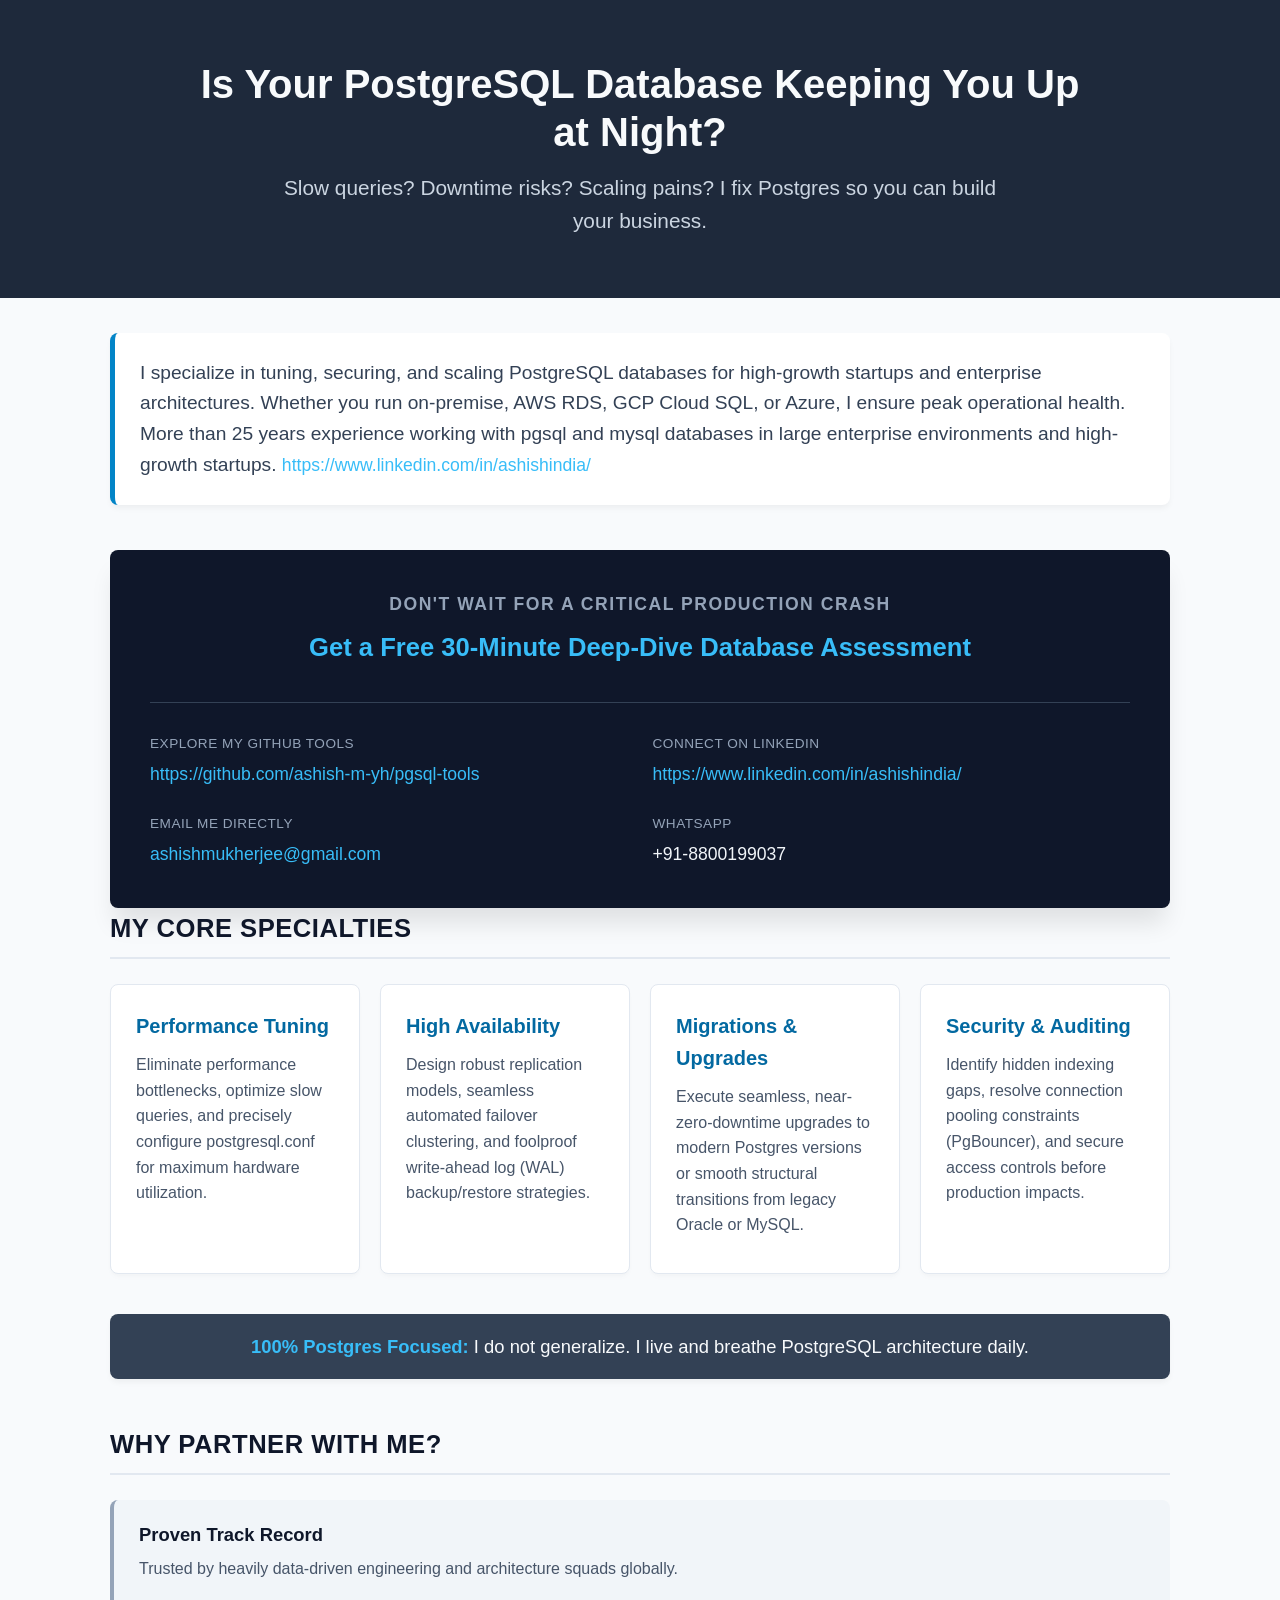
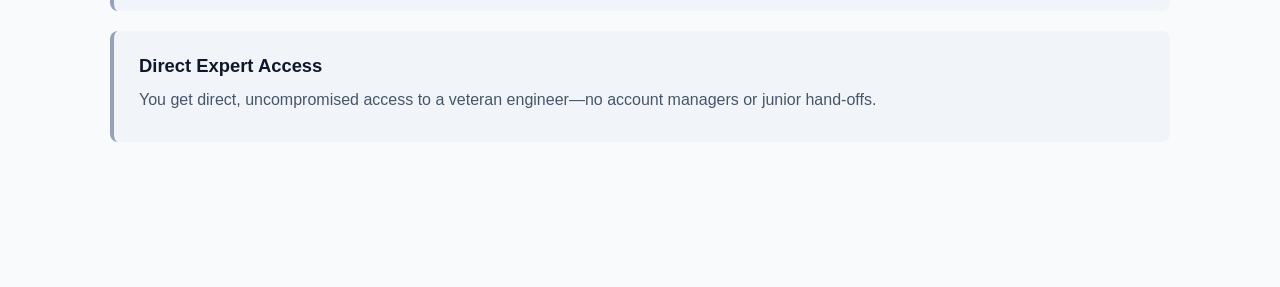
==== pgsql-consulting.html @ 7151cbfd "filename change" ====
<html lang="en">
<head>
    <meta charset="UTF-8">
    <meta name="viewport" content="width=device-width, initial-scale=1.0">
    <title>PostgreSQL Database Consulting | Ashish Mukherjee</title>
    <style type="text/css">
article,
aside,
details,
figcaption,
figure,
footer,
header,
main,
menu,
nav,
section {
	display: block;
}

summary {
	display: list-item;
}

audio,
canvas,
progress,
video {
	display: inline-block;
}

audio:not([controls]) {
	display: none;
	height: 0;
}

progress {
	vertical-align: baseline;
}

template,
[hidden] {
	display: none !important;
}

a {
	background-color: transparent;
}

a:active,
a:hover {
	outline-width: 0;
}

abbr[title] {
	border-bottom: none;
	text-decoration: underline;
	text-decoration: underline dotted;
}

b,
strong {
	font-weight: inherit;
}

b,
strong {
	font-weight: bolder;
}

dfn {
	font-style: italic;
}

h1 {
	font-size: 2em;
	margin: 0.67em 0;
}

mark {
	background-color: #ff0;
	color: #000;
}

small {
	font-size: 80%;
}

sub,
sup {
	font-size: 75%;
	line-height: 0;
	position: relative;
	vertical-align: baseline;
}

sub {
	bottom: -0.25em;
}

sup {
	top: -0.5em;
}

img {
	border-style: none;
}

svg:not(:root) {
	overflow: hidden;
}

code,
kbd,
pre,
samp {
	font-family: monospace, monospace;
	font-size: 1em;
}

figure {
	margin: 1em 40px;
}

hr {
	box-sizing: content-box;
	height: 0;
	overflow: visible;
}

button,
input,
select,
textarea {
	font: inherit;
	margin: 0;
}

optgroup {
	font-weight: bold;
}

button,
input {
	overflow: visible;
}

button,
select {
	text-transform: none;
}

button,
html [type="button"],
[type="reset"],
[type="submit"] {
	-webkit-appearance: button;
}

button::-moz-focus-inner,
[type="button"]::-moz-focus-inner,
[type="reset"]::-moz-focus-inner,
[type="submit"]::-moz-focus-inner {
	border-style: none;
	padding: 0;
}

button:-moz-focusring,
[type="button"]:-moz-focusring,
[type="reset"]:-moz-focusring,
[type="submit"]:-moz-focusring {
	outline: 1px dotted ButtonText;
}

fieldset {
	border: 1px solid #c0c0c0;
	margin: 0 2px;
	padding: 0.35em 0.625em 0.75em;
}

legend {
	box-sizing: border-box;
	color: inherit;
	display: table;
	max-width: 100%;
	padding: 0;
	white-space: normal;
}

textarea {
	overflow: auto;
}

[type="checkbox"],
[type="radio"] {
	box-sizing: border-box;
	padding: 0;
}

[type="number"]::-webkit-inner-spin-button,
[type="number"]::-webkit-outer-spin-button {
	height: auto;
}

[type="search"] {
	-webkit-appearance: textfield;
	outline-offset: -2px;
}

[type="search"]::-webkit-search-cancel-button,
[type="search"]::-webkit-search-decoration {
	-webkit-appearance: none;
}

::-webkit-input-placeholder {
	color: inherit;
	opacity: 0.54;
}

::-webkit-file-upload-button {
	-webkit-appearance: button;
	font: inherit;
}

* {
	box-sizing: border-box;
}

input,
select,
textarea,
button {
	font-family: inherit;
	font-size: inherit;
	line-height: inherit;
}

body {
	font-family: -apple-system, BlinkMacSystemFont, "Segoe UI", Helvetica, Arial, sans-serif, "Apple Color Emoji", "Segoe UI Emoji", "Segoe UI Symbol";
	font-size: 14px;
	line-height: 1.5;
	color: #24292e;
	background-color: #fff;
}

a {
	color: #0366d6;
	text-decoration: none;
}

a:hover {
	text-decoration: underline;
}

b,
strong {
	font-weight: 600;
}

hr,
.rule {
	height: 0;
	margin: 15px 0;
	overflow: hidden;
	background: transparent;
	border: 0;
	border-bottom: 1px solid #dfe2e5;
}

hr::before,
.rule::before {
	display: table;
	content: "";
}

hr::after,
.rule::after {
	display: table;
	clear: both;
	content: "";
}

table {
	border-spacing: 0;
	border-collapse: collapse;
}

td,
th {
	padding: 0;
}

button {
	cursor: pointer;
	border-radius: 0;
}

[hidden][hidden] {
	display: none !important;
}

details summary {
	cursor: pointer;
}

details:not([open]) > *:not(summary) {
	display: none !important;
}

h1,
h2,
h3,
h4,
h5,
h6 {
	margin-top: 0;
	margin-bottom: 0;
}

h1 {
	font-size: 32px;
	font-weight: 600;
}

h2 {
	font-size: 24px;
	font-weight: 600;
}

h3 {
	font-size: 20px;
	font-weight: 600;
}

h4 {
	font-size: 16px;
	font-weight: 600;
}

h5 {
	font-size: 14px;
	font-weight: 600;
}

h6 {
	font-size: 12px;
	font-weight: 600;
}

p {
	margin-top: 0;
	margin-bottom: 10px;
}

small {
	font-size: 90%;
}

blockquote {
	margin: 0;
}

ul,
ol {
	padding-left: 0;
	margin-top: 0;
	margin-bottom: 0;
}

ol ol,
ul ol {
	list-style-type: lower-roman;
}

ul ul ol,
ul ol ol,
ol ul ol,
ol ol ol {
	list-style-type: lower-alpha;
}

dd {
	margin-left: 0;
}

tt,
code {
	font-family: "SFMono-Regular", Consolas, "Liberation Mono", Menlo, Courier, monospace;
	font-size: 12px;
}

pre {
	margin-top: 0;
	margin-bottom: 0;
	font-family: "SFMono-Regular", Consolas, "Liberation Mono", Menlo, Courier, monospace;
	font-size: 12px;
}

.octicon {
	vertical-align: text-bottom;
}

.anim-fade-in {
	animation-name: fade-in;
	animation-duration: 1s;
	animation-timing-function: ease-in-out;
}

.anim-fade-in.fast {
	animation-duration: 300ms;
}

@keyframes fade-in {
	0% {
		opacity: 0;
	}

	100% {
		opacity: 1;
	}
}

.anim-fade-out {
	animation-name: fade-out;
	animation-duration: 1s;
	animation-timing-function: ease-out;
}

.anim-fade-out.fast {
	animation-duration: 0.3s;
}

@keyframes fade-out {
	0% {
		opacity: 1;
	}

	100% {
		opacity: 0;
	}
}

.anim-fade-up {
	opacity: 0;
	animation-name: fade-up;
	animation-duration: 0.3s;
	animation-fill-mode: forwards;
	animation-timing-function: ease-out;
	animation-delay: 1s;
}

@keyframes fade-up {
	0% {
		opacity: 0.8;
		transform: translatey(100%);
	}

	100% {
		opacity: 1;
		transform: translatey(0);
	}
}

.anim-fade-down {
	animation-name: fade-down;
	animation-duration: 0.3s;
	animation-fill-mode: forwards;
	animation-timing-function: ease-in;
}

@keyframes fade-down {
	0% {
		opacity: 1;
		transform: translatey(0);
	}

	100% {
		opacity: 0.5;
		transform: translatey(100%);
	}
}

.anim-grow-x {
	width: 0%;
	animation-name: grow-x;
	animation-duration: 0.3s;
	animation-fill-mode: forwards;
	animation-timing-function: ease;
	animation-delay: 0.5s;
}

@keyframes grow-x {
	to {
		width: 100%;
	}
}

.anim-shrink-x {
	animation-name: shrink-x;
	animation-duration: 0.3s;
	animation-fill-mode: forwards;
	animation-timing-function: ease-in-out;
	animation-delay: 0.5s;
}

@keyframes shrink-x {
	to {
		width: 0%;
	}
}

.anim-scale-in {
	animation-name: scale-in;
	animation-duration: 0.15s;
	animation-timing-function: cubic-bezier(0.2, 0, 0.13, 1.5);
}

@keyframes scale-in {
	0% {
		opacity: 0;
		transform: scale(0.5);
	}

	100% {
		opacity: 1;
		transform: scale(1);
	}
}

.anim-pulse {
	animation-name: pulse;
	animation-duration: 2s;
	animation-timing-function: linear;
	animation-iteration-count: infinite;
}

@keyframes pulse {
	0% {
		opacity: 0.3;
	}

	10% {
		opacity: 1;
	}

	100% {
		opacity: 0.3;
	}
}

.anim-pulse-in {
	animation-name: pulse-in;
	animation-duration: 0.5s;
}

@keyframes pulse-in {
	0% {
		transform: scale3d(1, 1, 1);
	}

	50% {
		transform: scale3d(1.1, 1.1, 1.1);
	}

	100% {
		transform: scale3d(1, 1, 1);
	}
}

.hover-grow {
	transition: transform 0.3s;
	backface-visibility: hidden;
}

.hover-grow:hover {
	transform: scale(1.025);
}

.border {
	border: 1px #e1e4e8 solid !important;
}

.border-y {
	border-top: 1px #e1e4e8 solid !important;
	border-bottom: 1px #e1e4e8 solid !important;
}

.border-0 {
	border: 0 !important;
}

.border-dashed {
	border-style: dashed !important;
}

.border-blue {
	border-color: #0366d6 !important;
}

.border-blue-light {
	border-color: #c8e1ff !important;
}

.border-green {
	border-color: #34d058 !important;
}

.border-green-light {
	border-color: #a2cbac !important;
}

.border-red {
	border-color: #d73a49 !important;
}

.border-red-light {
	border-color: #cea0a5 !important;
}

.border-purple {
	border-color: #6f42c1 !important;
}

.border-yellow {
	border-color: #d9d0a5 !important;
}

.border-gray-light {
	border-color: #eaecef !important;
}

.border-gray-dark {
	border-color: #d1d5da !important;
}

.border-black-fade {
	border-color: rgba(27, 31, 35, 0.15) !important;
}

.border-top {
	border-top: 1px #e1e4e8 solid !important;
}

.border-right {
	border-right: 1px #e1e4e8 solid !important;
}

.border-bottom {
	border-bottom: 1px #e1e4e8 solid !important;
}

.border-left {
	border-left: 1px #e1e4e8 solid !important;
}

.border-top-0 {
	border-top: 0 !important;
}

.border-right-0 {
	border-right: 0 !important;
}

.border-bottom-0 {
	border-bottom: 0 !important;
}

.border-left-0 {
	border-left: 0 !important;
}

.rounded-0 {
	border-radius: 0 !important;
}

.rounded-1 {
	border-radius: 3px !important;
}

.rounded-2 {
	border-radius: 6px !important;
}

.rounded-top-0 {
	border-top-left-radius: 0 !important;
	border-top-right-radius: 0 !important;
}

.rounded-top-1 {
	border-top-left-radius: 3px !important;
	border-top-right-radius: 3px !important;
}

.rounded-top-2 {
	border-top-left-radius: 6px !important;
	border-top-right-radius: 6px !important;
}

.rounded-right-0 {
	border-top-right-radius: 0 !important;
	border-bottom-right-radius: 0 !important;
}

.rounded-right-1 {
	border-top-right-radius: 3px !important;
	border-bottom-right-radius: 3px !important;
}

.rounded-right-2 {
	border-top-right-radius: 6px !important;
	border-bottom-right-radius: 6px !important;
}

.rounded-bottom-0 {
	border-bottom-right-radius: 0 !important;
	border-bottom-left-radius: 0 !important;
}

.rounded-bottom-1 {
	border-bottom-right-radius: 3px !important;
	border-bottom-left-radius: 3px !important;
}

.rounded-bottom-2 {
	border-bottom-right-radius: 6px !important;
	border-bottom-left-radius: 6px !important;
}

.rounded-left-0 {
	border-bottom-left-radius: 0 !important;
	border-top-left-radius: 0 !important;
}

.rounded-left-1 {
	border-bottom-left-radius: 3px !important;
	border-top-left-radius: 3px !important;
}

.rounded-left-2 {
	border-bottom-left-radius: 6px !important;
	border-top-left-radius: 6px !important;
}

@media (min-width: 544px) {
	.border-sm-top {
		border-top: 1px #e1e4e8 solid !important;
	}

	.border-sm-right {
		border-right: 1px #e1e4e8 solid !important;
	}

	.border-sm-bottom {
		border-bottom: 1px #e1e4e8 solid !important;
	}

	.border-sm-left {
		border-left: 1px #e1e4e8 solid !important;
	}

	.border-sm-top-0 {
		border-top: 0 !important;
	}

	.border-sm-right-0 {
		border-right: 0 !important;
	}

	.border-sm-bottom-0 {
		border-bottom: 0 !important;
	}

	.border-sm-left-0 {
		border-left: 0 !important;
	}

	.rounded-sm-0 {
		border-radius: 0 !important;
	}

	.rounded-sm-1 {
		border-radius: 3px !important;
	}

	.rounded-sm-2 {
		border-radius: 6px !important;
	}

	.rounded-sm-top-0 {
		border-top-left-radius: 0 !important;
		border-top-right-radius: 0 !important;
	}

	.rounded-sm-top-1 {
		border-top-left-radius: 3px !important;
		border-top-right-radius: 3px !important;
	}

	.rounded-sm-top-2 {
		border-top-left-radius: 6px !important;
		border-top-right-radius: 6px !important;
	}

	.rounded-sm-right-0 {
		border-top-right-radius: 0 !important;
		border-bottom-right-radius: 0 !important;
	}

	.rounded-sm-right-1 {
		border-top-right-radius: 3px !important;
		border-bottom-right-radius: 3px !important;
	}

	.rounded-sm-right-2 {
		border-top-right-radius: 6px !important;
		border-bottom-right-radius: 6px !important;
	}

	.rounded-sm-bottom-0 {
		border-bottom-right-radius: 0 !important;
		border-bottom-left-radius: 0 !important;
	}

	.rounded-sm-bottom-1 {
		border-bottom-right-radius: 3px !important;
		border-bottom-left-radius: 3px !important;
	}

	.rounded-sm-bottom-2 {
		border-bottom-right-radius: 6px !important;
		border-bottom-left-radius: 6px !important;
	}

	.rounded-sm-left-0 {
		border-bottom-left-radius: 0 !important;
		border-top-left-radius: 0 !important;
	}

	.rounded-sm-left-1 {
		border-bottom-left-radius: 3px !important;
		border-top-left-radius: 3px !important;
	}

	.rounded-sm-left-2 {
		border-bottom-left-radius: 6px !important;
		border-top-left-radius: 6px !important;
	}
}

@media (min-width: 768px) {
	.border-md-top {
		border-top: 1px #e1e4e8 solid !important;
	}

	.border-md-right {
		border-right: 1px #e1e4e8 solid !important;
	}

	.border-md-bottom {
		border-bottom: 1px #e1e4e8 solid !important;
	}

	.border-md-left {
		border-left: 1px #e1e4e8 solid !important;
	}

	.border-md-top-0 {
		border-top: 0 !important;
	}

	.border-md-right-0 {
		border-right: 0 !important;
	}

	.border-md-bottom-0 {
		border-bottom: 0 !important;
	}

	.border-md-left-0 {
		border-left: 0 !important;
	}

	.rounded-md-0 {
		border-radius: 0 !important;
	}

	.rounded-md-1 {
		border-radius: 3px !important;
	}

	.rounded-md-2 {
		border-radius: 6px !important;
	}

	.rounded-md-top-0 {
		border-top-left-radius: 0 !important;
		border-top-right-radius: 0 !important;
	}

	.rounded-md-top-1 {
		border-top-left-radius: 3px !important;
		border-top-right-radius: 3px !important;
	}

	.rounded-md-top-2 {
		border-top-left-radius: 6px !important;
		border-top-right-radius: 6px !important;
	}

	.rounded-md-right-0 {
		border-top-right-radius: 0 !important;
		border-bottom-right-radius: 0 !important;
	}

	.rounded-md-right-1 {
		border-top-right-radius: 3px !important;
		border-bottom-right-radius: 3px !important;
	}

	.rounded-md-right-2 {
		border-top-right-radius: 6px !important;
		border-bottom-right-radius: 6px !important;
	}

	.rounded-md-bottom-0 {
		border-bottom-right-radius: 0 !important;
		border-bottom-left-radius: 0 !important;
	}

	.rounded-md-bottom-1 {
		border-bottom-right-radius: 3px !important;
		border-bottom-left-radius: 3px !important;
	}

	.rounded-md-bottom-2 {
		border-bottom-right-radius: 6px !important;
		border-bottom-left-radius: 6px !important;
	}

	.rounded-md-left-0 {
		border-bottom-left-radius: 0 !important;
		border-top-left-radius: 0 !important;
	}

	.rounded-md-left-1 {
		border-bottom-left-radius: 3px !important;
		border-top-left-radius: 3px !important;
	}

	.rounded-md-left-2 {
		border-bottom-left-radius: 6px !important;
		border-top-left-radius: 6px !important;
	}
}

@media (min-width: 1012px) {
	.border-lg-top {
		border-top: 1px #e1e4e8 solid !important;
	}

	.border-lg-right {
		border-right: 1px #e1e4e8 solid !important;
	}

	.border-lg-bottom {
		border-bottom: 1px #e1e4e8 solid !important;
	}

	.border-lg-left {
		border-left: 1px #e1e4e8 solid !important;
	}

	.border-lg-top-0 {
		border-top: 0 !important;
	}

	.border-lg-right-0 {
		border-right: 0 !important;
	}

	.border-lg-bottom-0 {
		border-bottom: 0 !important;
	}

	.border-lg-left-0 {
		border-left: 0 !important;
	}

	.rounded-lg-0 {
		border-radius: 0 !important;
	}

	.rounded-lg-1 {
		border-radius: 3px !important;
	}

	.rounded-lg-2 {
		border-radius: 6px !important;
	}

	.rounded-lg-top-0 {
		border-top-left-radius: 0 !important;
		border-top-right-radius: 0 !important;
	}

	.rounded-lg-top-1 {
		border-top-left-radius: 3px !important;
		border-top-right-radius: 3px !important;
	}

	.rounded-lg-top-2 {
		border-top-left-radius: 6px !important;
		border-top-right-radius: 6px !important;
	}

	.rounded-lg-right-0 {
		border-top-right-radius: 0 !important;
		border-bottom-right-radius: 0 !important;
	}

	.rounded-lg-right-1 {
		border-top-right-radius: 3px !important;
		border-bottom-right-radius: 3px !important;
	}

	.rounded-lg-right-2 {
		border-top-right-radius: 6px !important;
		border-bottom-right-radius: 6px !important;
	}

	.rounded-lg-bottom-0 {
		border-bottom-right-radius: 0 !important;
		border-bottom-left-radius: 0 !important;
	}

	.rounded-lg-bottom-1 {
		border-bottom-right-radius: 3px !important;
		border-bottom-left-radius: 3px !important;
	}

	.rounded-lg-bottom-2 {
		border-bottom-right-radius: 6px !important;
		border-bottom-left-radius: 6px !important;
	}

	.rounded-lg-left-0 {
		border-bottom-left-radius: 0 !important;
		border-top-left-radius: 0 !important;
	}

	.rounded-lg-left-1 {
		border-bottom-left-radius: 3px !important;
		border-top-left-radius: 3px !important;
	}

	.rounded-lg-left-2 {
		border-bottom-left-radius: 6px !important;
		border-top-left-radius: 6px !important;
	}
}

@media (min-width: 1280px) {
	.border-xl-top {
		border-top: 1px #e1e4e8 solid !important;
	}

	.border-xl-right {
		border-right: 1px #e1e4e8 solid !important;
	}

	.border-xl-bottom {
		border-bottom: 1px #e1e4e8 solid !important;
	}

	.border-xl-left {
		border-left: 1px #e1e4e8 solid !important;
	}

	.border-xl-top-0 {
		border-top: 0 !important;
	}

	.border-xl-right-0 {
		border-right: 0 !important;
	}

	.border-xl-bottom-0 {
		border-bottom: 0 !important;
	}

	.border-xl-left-0 {
		border-left: 0 !important;
	}

	.rounded-xl-0 {
		border-radius: 0 !important;
	}

	.rounded-xl-1 {
		border-radius: 3px !important;
	}

	.rounded-xl-2 {
		border-radius: 6px !important;
	}

	.rounded-xl-top-0 {
		border-top-left-radius: 0 !important;
		border-top-right-radius: 0 !important;
	}

	.rounded-xl-top-1 {
		border-top-left-radius: 3px !important;
		border-top-right-radius: 3px !important;
	}

	.rounded-xl-top-2 {
		border-top-left-radius: 6px !important;
		border-top-right-radius: 6px !important;
	}

	.rounded-xl-right-0 {
		border-top-right-radius: 0 !important;
		border-bottom-right-radius: 0 !important;
	}

	.rounded-xl-right-1 {
		border-top-right-radius: 3px !important;
		border-bottom-right-radius: 3px !important;
	}

	.rounded-xl-right-2 {
		border-top-right-radius: 6px !important;
		border-bottom-right-radius: 6px !important;
	}

	.rounded-xl-bottom-0 {
		border-bottom-right-radius: 0 !important;
		border-bottom-left-radius: 0 !important;
	}

	.rounded-xl-bottom-1 {
		border-bottom-right-radius: 3px !important;
		border-bottom-left-radius: 3px !important;
	}

	.rounded-xl-bottom-2 {
		border-bottom-right-radius: 6px !important;
		border-bottom-left-radius: 6px !important;
	}

	.rounded-xl-left-0 {
		border-bottom-left-radius: 0 !important;
		border-top-left-radius: 0 !important;
	}

	.rounded-xl-left-1 {
		border-bottom-left-radius: 3px !important;
		border-top-left-radius: 3px !important;
	}

	.rounded-xl-left-2 {
		border-bottom-left-radius: 6px !important;
		border-top-left-radius: 6px !important;
	}
}

.circle {
	border-radius: 50% !important;
}

.box-shadow {
	box-shadow: 0 1px 1px rgba(27, 31, 35, 0.1) !important;
}

.box-shadow-medium {
	box-shadow: 0 1px 5px rgba(27, 31, 35, 0.15) !important;
}

.box-shadow-large {
	box-shadow: 0 1px 15px rgba(27, 31, 35, 0.15) !important;
}

.box-shadow-extra-large {
	box-shadow: 0 10px 50px rgba(27, 31, 35, 0.07) !important;
}

.box-shadow-none {
	box-shadow: none !important;
}

.bg-white {
	background-color: #fff !important;
}

.bg-blue {
	background-color: #0366d6 !important;
}

.bg-blue-light {
	background-color: #f1f8ff !important;
}

.bg-gray-dark {
	background-color: #24292e !important;
}

.bg-gray {
	background-color: #f6f8fa !important;
}

.bg-gray-light {
	background-color: #fafbfc !important;
}

.bg-green {
	background-color: #28a745 !important;
}

.bg-green-light {
	background-color: #dcffe4 !important;
}

.bg-red {
	background-color: #d73a49 !important;
}

.bg-red-light {
	background-color: #ffdce0 !important;
}

.bg-yellow {
	background-color: #ffd33d !important;
}

.bg-yellow-light {
	background-color: #fff5b1 !important;
}

.bg-purple {
	background-color: #6f42c1 !important;
}

.bg-purple-light {
	background-color: #f5f0ff !important;
}

.bg-shade-gradient {
	background-image: linear-gradient(180deg, rgba(27, 31, 35, 0.065), rgba(27, 31, 35, 0)) !important;
	background-repeat: no-repeat !important;
	background-size: 100% 200px !important;
}

.text-blue {
	color: #0366d6 !important;
}

.text-red {
	color: #cb2431 !important;
}

.text-gray-light {
	color: #6a737d !important;
}

.text-gray {
	color: #586069 !important;
}

.text-gray-dark {
	color: #24292e !important;
}

.text-green {
	color: #28a745 !important;
}

.text-orange {
	color: #a04100 !important;
}

.text-orange-light {
	color: #e36209 !important;
}

.text-purple {
	color: #6f42c1 !important;
}

.text-white {
	color: #fff !important;
}

.text-inherit {
	color: inherit !important;
}

.text-pending {
	color: #b08800 !important;
}

.bg-pending {
	color: #dbab09 !important;
}

.link-gray {
	color: #586069 !important;
}

.link-gray:hover {
	color: #0366d6 !important;
}

.link-gray-dark {
	color: #24292e !important;
}

.link-gray-dark:hover {
	color: #0366d6 !important;
}

.link-hover-blue:hover {
	color: #0366d6 !important;
}

.muted-link {
	color: #586069 !important;
}

.muted-link:hover {
	color: #0366d6 !important;
	text-decoration: none;
}

.details-overlay[open] > summary::before {
	position: fixed;
	top: 0;
	right: 0;
	bottom: 0;
	left: 0;
	z-index: 80;
	display: block;
	cursor: default;
	content: " ";
	background: transparent;
}

.details-overlay-dark[open] > summary::before {
	z-index: 99;
	background: rgba(27, 31, 35, 0.5);
}

.flex-row {
	flex-direction: row !important;
}

.flex-row-reverse {
	flex-direction: row-reverse !important;
}

.flex-column {
	flex-direction: column !important;
}

.flex-wrap {
	flex-wrap: wrap !important;
}

.flex-nowrap {
	flex-wrap: nowrap !important;
}

.flex-justify-start {
	justify-content: flex-start !important;
}

.flex-justify-end {
	justify-content: flex-end !important;
}

.flex-justify-center {
	justify-content: center !important;
}

.flex-justify-between {
	justify-content: space-between !important;
}

.flex-justify-around {
	justify-content: space-around !important;
}

.flex-items-start {
	align-items: flex-start !important;
}

.flex-items-end {
	align-items: flex-end !important;
}

.flex-items-center {
	align-items: center !important;
}

.flex-items-baseline {
	align-items: baseline !important;
}

.flex-items-stretch {
	align-items: stretch !important;
}

.flex-content-start {
	align-content: flex-start !important;
}

.flex-content-end {
	align-content: flex-end !important;
}

.flex-content-center {
	align-content: center !important;
}

.flex-content-between {
	align-content: space-between !important;
}

.flex-content-around {
	align-content: space-around !important;
}

.flex-content-stretch {
	align-content: stretch !important;
}

.flex-auto {
	flex: 1 1 auto !important;
}

.flex-shrink-0 {
	flex-shrink: 0 !important;
}

.flex-self-auto {
	align-self: auto !important;
}

.flex-self-start {
	align-self: flex-start !important;
}

.flex-self-end {
	align-self: flex-end !important;
}

.flex-self-center {
	align-self: center !important;
}

.flex-self-baseline {
	align-self: baseline !important;
}

.flex-self-stretch {
	align-self: stretch !important;
}

.flex-item-equal {
	flex-grow: 1;
	flex-basis: 0;
}

@media (min-width: 544px) {
	.flex-sm-row {
		flex-direction: row !important;
	}

	.flex-sm-row-reverse {
		flex-direction: row-reverse !important;
	}

	.flex-sm-column {
		flex-direction: column !important;
	}

	.flex-sm-wrap {
		flex-wrap: wrap !important;
	}

	.flex-sm-nowrap {
		flex-wrap: nowrap !important;
	}

	.flex-sm-justify-start {
		justify-content: flex-start !important;
	}

	.flex-sm-justify-end {
		justify-content: flex-end !important;
	}

	.flex-sm-justify-center {
		justify-content: center !important;
	}

	.flex-sm-justify-between {
		justify-content: space-between !important;
	}

	.flex-sm-justify-around {
		justify-content: space-around !important;
	}

	.flex-sm-items-start {
		align-items: flex-start !important;
	}

	.flex-sm-items-end {
		align-items: flex-end !important;
	}

	.flex-sm-items-center {
		align-items: center !important;
	}

	.flex-sm-items-baseline {
		align-items: baseline !important;
	}

	.flex-sm-items-stretch {
		align-items: stretch !important;
	}

	.flex-sm-content-start {
		align-content: flex-start !important;
	}

	.flex-sm-content-end {
		align-content: flex-end !important;
	}

	.flex-sm-content-center {
		align-content: center !important;
	}

	.flex-sm-content-between {
		align-content: space-between !important;
	}

	.flex-sm-content-around {
		align-content: space-around !important;
	}

	.flex-sm-content-stretch {
		align-content: stretch !important;
	}

	.flex-sm-auto {
		flex: 1 1 auto !important;
	}

	.flex-sm-shrink-0 {
		flex-shrink: 0 !important;
	}

	.flex-sm-self-auto {
		align-self: auto !important;
	}

	.flex-sm-self-start {
		align-self: flex-start !important;
	}

	.flex-sm-self-end {
		align-self: flex-end !important;
	}

	.flex-sm-self-center {
		align-self: center !important;
	}

	.flex-sm-self-baseline {
		align-self: baseline !important;
	}

	.flex-sm-self-stretch {
		align-self: stretch !important;
	}

	.flex-sm-item-equal {
		flex-grow: 1;
		flex-basis: 0;
	}
}

@media (min-width: 768px) {
	.flex-md-row {
		flex-direction: row !important;
	}

	.flex-md-row-reverse {
		flex-direction: row-reverse !important;
	}

	.flex-md-column {
		flex-direction: column !important;
	}

	.flex-md-wrap {
		flex-wrap: wrap !important;
	}

	.flex-md-nowrap {
		flex-wrap: nowrap !important;
	}

	.flex-md-justify-start {
		justify-content: flex-start !important;
	}

	.flex-md-justify-end {
		justify-content: flex-end !important;
	}

	.flex-md-justify-center {
		justify-content: center !important;
	}

	.flex-md-justify-between {
		justify-content: space-between !important;
	}

	.flex-md-justify-around {
		justify-content: space-around !important;
	}

	.flex-md-items-start {
		align-items: flex-start !important;
	}

	.flex-md-items-end {
		align-items: flex-end !important;
	}

	.flex-md-items-center {
		align-items: center !important;
	}

	.flex-md-items-baseline {
		align-items: baseline !important;
	}

	.flex-md-items-stretch {
		align-items: stretch !important;
	}

	.flex-md-content-start {
		align-content: flex-start !important;
	}

	.flex-md-content-end {
		align-content: flex-end !important;
	}

	.flex-md-content-center {
		align-content: center !important;
	}

	.flex-md-content-between {
		align-content: space-between !important;
	}

	.flex-md-content-around {
		align-content: space-around !important;
	}

	.flex-md-content-stretch {
		align-content: stretch !important;
	}

	.flex-md-auto {
		flex: 1 1 auto !important;
	}

	.flex-md-shrink-0 {
		flex-shrink: 0 !important;
	}

	.flex-md-self-auto {
		align-self: auto !important;
	}

	.flex-md-self-start {
		align-self: flex-start !important;
	}

	.flex-md-self-end {
		align-self: flex-end !important;
	}

	.flex-md-self-center {
		align-self: center !important;
	}

	.flex-md-self-baseline {
		align-self: baseline !important;
	}

	.flex-md-self-stretch {
		align-self: stretch !important;
	}

	.flex-md-item-equal {
		flex-grow: 1;
		flex-basis: 0;
	}
}

@media (min-width: 1012px) {
	.flex-lg-row {
		flex-direction: row !important;
	}

	.flex-lg-row-reverse {
		flex-direction: row-reverse !important;
	}

	.flex-lg-column {
		flex-direction: column !important;
	}

	.flex-lg-wrap {
		flex-wrap: wrap !important;
	}

	.flex-lg-nowrap {
		flex-wrap: nowrap !important;
	}

	.flex-lg-justify-start {
		justify-content: flex-start !important;
	}

	.flex-lg-justify-end {
		justify-content: flex-end !important;
	}

	.flex-lg-justify-center {
		justify-content: center !important;
	}

	.flex-lg-justify-between {
		justify-content: space-between !important;
	}

	.flex-lg-justify-around {
		justify-content: space-around !important;
	}

	.flex-lg-items-start {
		align-items: flex-start !important;
	}

	.flex-lg-items-end {
		align-items: flex-end !important;
	}

	.flex-lg-items-center {
		align-items: center !important;
	}

	.flex-lg-items-baseline {
		align-items: baseline !important;
	}

	.flex-lg-items-stretch {
		align-items: stretch !important;
	}

	.flex-lg-content-start {
		align-content: flex-start !important;
	}

	.flex-lg-content-end {
		align-content: flex-end !important;
	}

	.flex-lg-content-center {
		align-content: center !important;
	}

	.flex-lg-content-between {
		align-content: space-between !important;
	}

	.flex-lg-content-around {
		align-content: space-around !important;
	}

	.flex-lg-content-stretch {
		align-content: stretch !important;
	}

	.flex-lg-auto {
		flex: 1 1 auto !important;
	}

	.flex-lg-shrink-0 {
		flex-shrink: 0 !important;
	}

	.flex-lg-self-auto {
		align-self: auto !important;
	}

	.flex-lg-self-start {
		align-self: flex-start !important;
	}

	.flex-lg-self-end {
		align-self: flex-end !important;
	}

	.flex-lg-self-center {
		align-self: center !important;
	}

	.flex-lg-self-baseline {
		align-self: baseline !important;
	}

	.flex-lg-self-stretch {
		align-self: stretch !important;
	}

	.flex-lg-item-equal {
		flex-grow: 1;
		flex-basis: 0;
	}
}

@media (min-width: 1280px) {
	.flex-xl-row {
		flex-direction: row !important;
	}

	.flex-xl-row-reverse {
		flex-direction: row-reverse !important;
	}

	.flex-xl-column {
		flex-direction: column !important;
	}

	.flex-xl-wrap {
		flex-wrap: wrap !important;
	}

	.flex-xl-nowrap {
		flex-wrap: nowrap !important;
	}

	.flex-xl-justify-start {
		justify-content: flex-start !important;
	}

	.flex-xl-justify-end {
		justify-content: flex-end !important;
	}

	.flex-xl-justify-center {
		justify-content: center !important;
	}

	.flex-xl-justify-between {
		justify-content: space-between !important;
	}

	.flex-xl-justify-around {
		justify-content: space-around !important;
	}

	.flex-xl-items-start {
		align-items: flex-start !important;
	}

	.flex-xl-items-end {
		align-items: flex-end !important;
	}

	.flex-xl-items-center {
		align-items: center !important;
	}

	.flex-xl-items-baseline {
		align-items: baseline !important;
	}

	.flex-xl-items-stretch {
		align-items: stretch !important;
	}

	.flex-xl-content-start {
		align-content: flex-start !important;
	}

	.flex-xl-content-end {
		align-content: flex-end !important;
	}

	.flex-xl-content-center {
		align-content: center !important;
	}

	.flex-xl-content-between {
		align-content: space-between !important;
	}

	.flex-xl-content-around {
		align-content: space-around !important;
	}

	.flex-xl-content-stretch {
		align-content: stretch !important;
	}

	.flex-xl-auto {
		flex: 1 1 auto !important;
	}

	.flex-xl-shrink-0 {
		flex-shrink: 0 !important;
	}

	.flex-xl-self-auto {
		align-self: auto !important;
	}

	.flex-xl-self-start {
		align-self: flex-start !important;
	}

	.flex-xl-self-end {
		align-self: flex-end !important;
	}

	.flex-xl-self-center {
		align-self: center !important;
	}

	.flex-xl-self-baseline {
		align-self: baseline !important;
	}

	.flex-xl-self-stretch {
		align-self: stretch !important;
	}

	.flex-xl-item-equal {
		flex-grow: 1;
		flex-basis: 0;
	}
}

.position-static {
	position: static !important;
}

.position-relative {
	position: relative !important;
}

.position-absolute {
	position: absolute !important;
}

.position-fixed {
	position: fixed !important;
}

.top-0 {
	top: 0 !important;
}

.right-0 {
	right: 0 !important;
}

.bottom-0 {
	bottom: 0 !important;
}

.left-0 {
	left: 0 !important;
}

.v-align-middle {
	vertical-align: middle !important;
}

.v-align-top {
	vertical-align: top !important;
}

.v-align-bottom {
	vertical-align: bottom !important;
}

.v-align-text-top {
	vertical-align: text-top !important;
}

.v-align-text-bottom {
	vertical-align: text-bottom !important;
}

.v-align-baseline {
	vertical-align: baseline !important;
}

.overflow-hidden {
	overflow: hidden !important;
}

.overflow-scroll {
	overflow: scroll !important;
}

.overflow-auto {
	overflow: auto !important;
}

.clearfix::before {
	display: table;
	content: "";
}

.clearfix::after {
	display: table;
	clear: both;
	content: "";
}

.float-left {
	float: left !important;
}

.float-right {
	float: right !important;
}

.float-none {
	float: none !important;
}

@media (min-width: 544px) {
	.float-sm-left {
		float: left !important;
	}

	.float-sm-right {
		float: right !important;
	}

	.float-sm-none {
		float: none !important;
	}
}

@media (min-width: 768px) {
	.float-md-left {
		float: left !important;
	}

	.float-md-right {
		float: right !important;
	}

	.float-md-none {
		float: none !important;
	}
}

@media (min-width: 1012px) {
	.float-lg-left {
		float: left !important;
	}

	.float-lg-right {
		float: right !important;
	}

	.float-lg-none {
		float: none !important;
	}
}

@media (min-width: 1280px) {
	.float-xl-left {
		float: left !important;
	}

	.float-xl-right {
		float: right !important;
	}

	.float-xl-none {
		float: none !important;
	}
}

.width-fit {
	max-width: 100% !important;
}

.width-full {
	width: 100% !important;
}

.height-fit {
	max-height: 100% !important;
}

.height-full {
	height: 100% !important;
}

.min-width-0 {
	min-width: 0 !important;
}

.direction-rtl {
	direction: rtl !important;
}

.direction-ltr {
	direction: ltr !important;
}

@media (min-width: 544px) {
	.direction-sm-rtl {
		direction: rtl !important;
	}

	.direction-sm-ltr {
		direction: ltr !important;
	}
}

@media (min-width: 768px) {
	.direction-md-rtl {
		direction: rtl !important;
	}

	.direction-md-ltr {
		direction: ltr !important;
	}
}

@media (min-width: 1012px) {
	.direction-lg-rtl {
		direction: rtl !important;
	}

	.direction-lg-ltr {
		direction: ltr !important;
	}
}

@media (min-width: 1280px) {
	.direction-xl-rtl {
		direction: rtl !important;
	}

	.direction-xl-ltr {
		direction: ltr !important;
	}
}

.m-0 {
	margin: 0 !important;
}

.mt-0 {
	margin-top: 0 !important;
}

.mr-0 {
	margin-right: 0 !important;
}

.mb-0 {
	margin-bottom: 0 !important;
}

.ml-0 {
	margin-left: 0 !important;
}

.mx-0 {
	margin-right: 0 !important;
	margin-left: 0 !important;
}

.my-0 {
	margin-top: 0 !important;
	margin-bottom: 0 !important;
}

.m-1 {
	margin: 4px !important;
}

.mt-1 {
	margin-top: 4px !important;
}

.mr-1 {
	margin-right: 4px !important;
}

.mb-1 {
	margin-bottom: 4px !important;
}

.ml-1 {
	margin-left: 4px !important;
}

.mt-n1 {
	margin-top: -4px !important;
}

.mr-n1 {
	margin-right: -4px !important;
}

.mb-n1 {
	margin-bottom: -4px !important;
}

.ml-n1 {
	margin-left: -4px !important;
}

.mx-1 {
	margin-right: 4px !important;
	margin-left: 4px !important;
}

.my-1 {
	margin-top: 4px !important;
	margin-bottom: 4px !important;
}

.m-2 {
	margin: 8px !important;
}

.mt-2 {
	margin-top: 8px !important;
}

.mr-2 {
	margin-right: 8px !important;
}

.mb-2 {
	margin-bottom: 8px !important;
}

.ml-2 {
	margin-left: 8px !important;
}

.mt-n2 {
	margin-top: -8px !important;
}

.mr-n2 {
	margin-right: -8px !important;
}

.mb-n2 {
	margin-bottom: -8px !important;
}

.ml-n2 {
	margin-left: -8px !important;
}

.mx-2 {
	margin-right: 8px !important;
	margin-left: 8px !important;
}

.my-2 {
	margin-top: 8px !important;
	margin-bottom: 8px !important;
}

.m-3 {
	margin: 16px !important;
}

.mt-3 {
	margin-top: 16px !important;
}

.mr-3 {
	margin-right: 16px !important;
}

.mb-3 {
	margin-bottom: 16px !important;
}

.ml-3 {
	margin-left: 16px !important;
}

.mt-n3 {
	margin-top: -16px !important;
}

.mr-n3 {
	margin-right: -16px !important;
}

.mb-n3 {
	margin-bottom: -16px !important;
}

.ml-n3 {
	margin-left: -16px !important;
}

.mx-3 {
	margin-right: 16px !important;
	margin-left: 16px !important;
}

.my-3 {
	margin-top: 16px !important;
	margin-bottom: 16px !important;
}

.m-4 {
	margin: 24px !important;
}

.mt-4 {
	margin-top: 24px !important;
}

.mr-4 {
	margin-right: 24px !important;
}

.mb-4 {
	margin-bottom: 24px !important;
}

.ml-4 {
	margin-left: 24px !important;
}

.mt-n4 {
	margin-top: -24px !important;
}

.mr-n4 {
	margin-right: -24px !important;
}

.mb-n4 {
	margin-bottom: -24px !important;
}

.ml-n4 {
	margin-left: -24px !important;
}

.mx-4 {
	margin-right: 24px !important;
	margin-left: 24px !important;
}

.my-4 {
	margin-top: 24px !important;
	margin-bottom: 24px !important;
}

.m-5 {
	margin: 32px !important;
}

.mt-5 {
	margin-top: 32px !important;
}

.mr-5 {
	margin-right: 32px !important;
}

.mb-5 {
	margin-bottom: 32px !important;
}

.ml-5 {
	margin-left: 32px !important;
}

.mt-n5 {
	margin-top: -32px !important;
}

.mr-n5 {
	margin-right: -32px !important;
}

.mb-n5 {
	margin-bottom: -32px !important;
}

.ml-n5 {
	margin-left: -32px !important;
}

.mx-5 {
	margin-right: 32px !important;
	margin-left: 32px !important;
}

.my-5 {
	margin-top: 32px !important;
	margin-bottom: 32px !important;
}

.m-6 {
	margin: 40px !important;
}

.mt-6 {
	margin-top: 40px !important;
}

.mr-6 {
	margin-right: 40px !important;
}

.mb-6 {
	margin-bottom: 40px !important;
}

.ml-6 {
	margin-left: 40px !important;
}

.mt-n6 {
	margin-top: -40px !important;
}

.mr-n6 {
	margin-right: -40px !important;
}

.mb-n6 {
	margin-bottom: -40px !important;
}

.ml-n6 {
	margin-left: -40px !important;
}

.mx-6 {
	margin-right: 40px !important;
	margin-left: 40px !important;
}

.my-6 {
	margin-top: 40px !important;
	margin-bottom: 40px !important;
}

.mx-auto {
	margin-right: auto !important;
	margin-left: auto !important;
}

@media (min-width: 544px) {
	.m-sm-0 {
		margin: 0 !important;
	}

	.mt-sm-0 {
		margin-top: 0 !important;
	}

	.mr-sm-0 {
		margin-right: 0 !important;
	}

	.mb-sm-0 {
		margin-bottom: 0 !important;
	}

	.ml-sm-0 {
		margin-left: 0 !important;
	}

	.mx-sm-0 {
		margin-right: 0 !important;
		margin-left: 0 !important;
	}

	.my-sm-0 {
		margin-top: 0 !important;
		margin-bottom: 0 !important;
	}

	.m-sm-1 {
		margin: 4px !important;
	}

	.mt-sm-1 {
		margin-top: 4px !important;
	}

	.mr-sm-1 {
		margin-right: 4px !important;
	}

	.mb-sm-1 {
		margin-bottom: 4px !important;
	}

	.ml-sm-1 {
		margin-left: 4px !important;
	}

	.mt-sm-n1 {
		margin-top: -4px !important;
	}

	.mr-sm-n1 {
		margin-right: -4px !important;
	}

	.mb-sm-n1 {
		margin-bottom: -4px !important;
	}

	.ml-sm-n1 {
		margin-left: -4px !important;
	}

	.mx-sm-1 {
		margin-right: 4px !important;
		margin-left: 4px !important;
	}

	.my-sm-1 {
		margin-top: 4px !important;
		margin-bottom: 4px !important;
	}

	.m-sm-2 {
		margin: 8px !important;
	}

	.mt-sm-2 {
		margin-top: 8px !important;
	}

	.mr-sm-2 {
		margin-right: 8px !important;
	}

	.mb-sm-2 {
		margin-bottom: 8px !important;
	}

	.ml-sm-2 {
		margin-left: 8px !important;
	}

	.mt-sm-n2 {
		margin-top: -8px !important;
	}

	.mr-sm-n2 {
		margin-right: -8px !important;
	}

	.mb-sm-n2 {
		margin-bottom: -8px !important;
	}

	.ml-sm-n2 {
		margin-left: -8px !important;
	}

	.mx-sm-2 {
		margin-right: 8px !important;
		margin-left: 8px !important;
	}

	.my-sm-2 {
		margin-top: 8px !important;
		margin-bottom: 8px !important;
	}

	.m-sm-3 {
		margin: 16px !important;
	}

	.mt-sm-3 {
		margin-top: 16px !important;
	}

	.mr-sm-3 {
		margin-right: 16px !important;
	}

	.mb-sm-3 {
		margin-bottom: 16px !important;
	}

	.ml-sm-3 {
		margin-left: 16px !important;
	}

	.mt-sm-n3 {
		margin-top: -16px !important;
	}

	.mr-sm-n3 {
		margin-right: -16px !important;
	}

	.mb-sm-n3 {
		margin-bottom: -16px !important;
	}

	.ml-sm-n3 {
		margin-left: -16px !important;
	}

	.mx-sm-3 {
		margin-right: 16px !important;
		margin-left: 16px !important;
	}

	.my-sm-3 {
		margin-top: 16px !important;
		margin-bottom: 16px !important;
	}

	.m-sm-4 {
		margin: 24px !important;
	}

	.mt-sm-4 {
		margin-top: 24px !important;
	}

	.mr-sm-4 {
		margin-right: 24px !important;
	}

	.mb-sm-4 {
		margin-bottom: 24px !important;
	}

	.ml-sm-4 {
		margin-left: 24px !important;
	}

	.mt-sm-n4 {
		margin-top: -24px !important;
	}

	.mr-sm-n4 {
		margin-right: -24px !important;
	}

	.mb-sm-n4 {
		margin-bottom: -24px !important;
	}

	.ml-sm-n4 {
		margin-left: -24px !important;
	}

	.mx-sm-4 {
		margin-right: 24px !important;
		margin-left: 24px !important;
	}

	.my-sm-4 {
		margin-top: 24px !important;
		margin-bottom: 24px !important;
	}

	.m-sm-5 {
		margin: 32px !important;
	}

	.mt-sm-5 {
		margin-top: 32px !important;
	}

	.mr-sm-5 {
		margin-right: 32px !important;
	}

	.mb-sm-5 {
		margin-bottom: 32px !important;
	}

	.ml-sm-5 {
		margin-left: 32px !important;
	}

	.mt-sm-n5 {
		margin-top: -32px !important;
	}

	.mr-sm-n5 {
		margin-right: -32px !important;
	}

	.mb-sm-n5 {
		margin-bottom: -32px !important;
	}

	.ml-sm-n5 {
		margin-left: -32px !important;
	}

	.mx-sm-5 {
		margin-right: 32px !important;
		margin-left: 32px !important;
	}

	.my-sm-5 {
		margin-top: 32px !important;
		margin-bottom: 32px !important;
	}

	.m-sm-6 {
		margin: 40px !important;
	}

	.mt-sm-6 {
		margin-top: 40px !important;
	}

	.mr-sm-6 {
		margin-right: 40px !important;
	}

	.mb-sm-6 {
		margin-bottom: 40px !important;
	}

	.ml-sm-6 {
		margin-left: 40px !important;
	}

	.mt-sm-n6 {
		margin-top: -40px !important;
	}

	.mr-sm-n6 {
		margin-right: -40px !important;
	}

	.mb-sm-n6 {
		margin-bottom: -40px !important;
	}

	.ml-sm-n6 {
		margin-left: -40px !important;
	}

	.mx-sm-6 {
		margin-right: 40px !important;
		margin-left: 40px !important;
	}

	.my-sm-6 {
		margin-top: 40px !important;
		margin-bottom: 40px !important;
	}

	.mx-sm-auto {
		margin-right: auto !important;
		margin-left: auto !important;
	}
}

@media (min-width: 768px) {
	.m-md-0 {
		margin: 0 !important;
	}

	.mt-md-0 {
		margin-top: 0 !important;
	}

	.mr-md-0 {
		margin-right: 0 !important;
	}

	.mb-md-0 {
		margin-bottom: 0 !important;
	}

	.ml-md-0 {
		margin-left: 0 !important;
	}

	.mx-md-0 {
		margin-right: 0 !important;
		margin-left: 0 !important;
	}

	.my-md-0 {
		margin-top: 0 !important;
		margin-bottom: 0 !important;
	}

	.m-md-1 {
		margin: 4px !important;
	}

	.mt-md-1 {
		margin-top: 4px !important;
	}

	.mr-md-1 {
		margin-right: 4px !important;
	}

	.mb-md-1 {
		margin-bottom: 4px !important;
	}

	.ml-md-1 {
		margin-left: 4px !important;
	}

	.mt-md-n1 {
		margin-top: -4px !important;
	}

	.mr-md-n1 {
		margin-right: -4px !important;
	}

	.mb-md-n1 {
		margin-bottom: -4px !important;
	}

	.ml-md-n1 {
		margin-left: -4px !important;
	}

	.mx-md-1 {
		margin-right: 4px !important;
		margin-left: 4px !important;
	}

	.my-md-1 {
		margin-top: 4px !important;
		margin-bottom: 4px !important;
	}

	.m-md-2 {
		margin: 8px !important;
	}

	.mt-md-2 {
		margin-top: 8px !important;
	}

	.mr-md-2 {
		margin-right: 8px !important;
	}

	.mb-md-2 {
		margin-bottom: 8px !important;
	}

	.ml-md-2 {
		margin-left: 8px !important;
	}

	.mt-md-n2 {
		margin-top: -8px !important;
	}

	.mr-md-n2 {
		margin-right: -8px !important;
	}

	.mb-md-n2 {
		margin-bottom: -8px !important;
	}

	.ml-md-n2 {
		margin-left: -8px !important;
	}

	.mx-md-2 {
		margin-right: 8px !important;
		margin-left: 8px !important;
	}

	.my-md-2 {
		margin-top: 8px !important;
		margin-bottom: 8px !important;
	}

	.m-md-3 {
		margin: 16px !important;
	}

	.mt-md-3 {
		margin-top: 16px !important;
	}

	.mr-md-3 {
		margin-right: 16px !important;
	}

	.mb-md-3 {
		margin-bottom: 16px !important;
	}

	.ml-md-3 {
		margin-left: 16px !important;
	}

	.mt-md-n3 {
		margin-top: -16px !important;
	}

	.mr-md-n3 {
		margin-right: -16px !important;
	}

	.mb-md-n3 {
		margin-bottom: -16px !important;
	}

	.ml-md-n3 {
		margin-left: -16px !important;
	}

	.mx-md-3 {
		margin-right: 16px !important;
		margin-left: 16px !important;
	}

	.my-md-3 {
		margin-top: 16px !important;
		margin-bottom: 16px !important;
	}

	.m-md-4 {
		margin: 24px !important;
	}

	.mt-md-4 {
		margin-top: 24px !important;
	}

	.mr-md-4 {
		margin-right: 24px !important;
	}

	.mb-md-4 {
		margin-bottom: 24px !important;
	}

	.ml-md-4 {
		margin-left: 24px !important;
	}

	.mt-md-n4 {
		margin-top: -24px !important;
	}

	.mr-md-n4 {
		margin-right: -24px !important;
	}

	.mb-md-n4 {
		margin-bottom: -24px !important;
	}

	.ml-md-n4 {
		margin-left: -24px !important;
	}

	.mx-md-4 {
		margin-right: 24px !important;
		margin-left: 24px !important;
	}

	.my-md-4 {
		margin-top: 24px !important;
		margin-bottom: 24px !important;
	}

	.m-md-5 {
		margin: 32px !important;
	}

	.mt-md-5 {
		margin-top: 32px !important;
	}

	.mr-md-5 {
		margin-right: 32px !important;
	}

	.mb-md-5 {
		margin-bottom: 32px !important;
	}

	.ml-md-5 {
		margin-left: 32px !important;
	}

	.mt-md-n5 {
		margin-top: -32px !important;
	}

	.mr-md-n5 {
		margin-right: -32px !important;
	}

	.mb-md-n5 {
		margin-bottom: -32px !important;
	}

	.ml-md-n5 {
		margin-left: -32px !important;
	}

	.mx-md-5 {
		margin-right: 32px !important;
		margin-left: 32px !important;
	}

	.my-md-5 {
		margin-top: 32px !important;
		margin-bottom: 32px !important;
	}

	.m-md-6 {
		margin: 40px !important;
	}

	.mt-md-6 {
		margin-top: 40px !important;
	}

	.mr-md-6 {
		margin-right: 40px !important;
	}

	.mb-md-6 {
		margin-bottom: 40px !important;
	}

	.ml-md-6 {
		margin-left: 40px !important;
	}

	.mt-md-n6 {
		margin-top: -40px !important;
	}

	.mr-md-n6 {
		margin-right: -40px !important;
	}

	.mb-md-n6 {
		margin-bottom: -40px !important;
	}

	.ml-md-n6 {
		margin-left: -40px !important;
	}

	.mx-md-6 {
		margin-right: 40px !important;
		margin-left: 40px !important;
	}

	.my-md-6 {
		margin-top: 40px !important;
		margin-bottom: 40px !important;
	}

	.mx-md-auto {
		margin-right: auto !important;
		margin-left: auto !important;
	}
}

@media (min-width: 1012px) {
	.m-lg-0 {
		margin: 0 !important;
	}

	.mt-lg-0 {
		margin-top: 0 !important;
	}

	.mr-lg-0 {
		margin-right: 0 !important;
	}

	.mb-lg-0 {
		margin-bottom: 0 !important;
	}

	.ml-lg-0 {
		margin-left: 0 !important;
	}

	.mx-lg-0 {
		margin-right: 0 !important;
		margin-left: 0 !important;
	}

	.my-lg-0 {
		margin-top: 0 !important;
		margin-bottom: 0 !important;
	}

	.m-lg-1 {
		margin: 4px !important;
	}

	.mt-lg-1 {
		margin-top: 4px !important;
	}

	.mr-lg-1 {
		margin-right: 4px !important;
	}

	.mb-lg-1 {
		margin-bottom: 4px !important;
	}

	.ml-lg-1 {
		margin-left: 4px !important;
	}

	.mt-lg-n1 {
		margin-top: -4px !important;
	}

	.mr-lg-n1 {
		margin-right: -4px !important;
	}

	.mb-lg-n1 {
		margin-bottom: -4px !important;
	}

	.ml-lg-n1 {
		margin-left: -4px !important;
	}

	.mx-lg-1 {
		margin-right: 4px !important;
		margin-left: 4px !important;
	}

	.my-lg-1 {
		margin-top: 4px !important;
		margin-bottom: 4px !important;
	}

	.m-lg-2 {
		margin: 8px !important;
	}

	.mt-lg-2 {
		margin-top: 8px !important;
	}

	.mr-lg-2 {
		margin-right: 8px !important;
	}

	.mb-lg-2 {
		margin-bottom: 8px !important;
	}

	.ml-lg-2 {
		margin-left: 8px !important;
	}

	.mt-lg-n2 {
		margin-top: -8px !important;
	}

	.mr-lg-n2 {
		margin-right: -8px !important;
	}

	.mb-lg-n2 {
		margin-bottom: -8px !important;
	}

	.ml-lg-n2 {
		margin-left: -8px !important;
	}

	.mx-lg-2 {
		margin-right: 8px !important;
		margin-left: 8px !important;
	}

	.my-lg-2 {
		margin-top: 8px !important;
		margin-bottom: 8px !important;
	}

	.m-lg-3 {
		margin: 16px !important;
	}

	.mt-lg-3 {
		margin-top: 16px !important;
	}

	.mr-lg-3 {
		margin-right: 16px !important;
	}

	.mb-lg-3 {
		margin-bottom: 16px !important;
	}

	.ml-lg-3 {
		margin-left: 16px !important;
	}

	.mt-lg-n3 {
		margin-top: -16px !important;
	}

	.mr-lg-n3 {
		margin-right: -16px !important;
	}

	.mb-lg-n3 {
		margin-bottom: -16px !important;
	}

	.ml-lg-n3 {
		margin-left: -16px !important;
	}

	.mx-lg-3 {
		margin-right: 16px !important;
		margin-left: 16px !important;
	}

	.my-lg-3 {
		margin-top: 16px !important;
		margin-bottom: 16px !important;
	}

	.m-lg-4 {
		margin: 24px !important;
	}

	.mt-lg-4 {
		margin-top: 24px !important;
	}

	.mr-lg-4 {
		margin-right: 24px !important;
	}

	.mb-lg-4 {
		margin-bottom: 24px !important;
	}

	.ml-lg-4 {
		margin-left: 24px !important;
	}

	.mt-lg-n4 {
		margin-top: -24px !important;
	}

	.mr-lg-n4 {
		margin-right: -24px !important;
	}

	.mb-lg-n4 {
		margin-bottom: -24px !important;
	}

	.ml-lg-n4 {
		margin-left: -24px !important;
	}

	.mx-lg-4 {
		margin-right: 24px !important;
		margin-left: 24px !important;
	}

	.my-lg-4 {
		margin-top: 24px !important;
		margin-bottom: 24px !important;
	}

	.m-lg-5 {
		margin: 32px !important;
	}

	.mt-lg-5 {
		margin-top: 32px !important;
	}

	.mr-lg-5 {
		margin-right: 32px !important;
	}

	.mb-lg-5 {
		margin-bottom: 32px !important;
	}

	.ml-lg-5 {
		margin-left: 32px !important;
	}

	.mt-lg-n5 {
		margin-top: -32px !important;
	}

	.mr-lg-n5 {
		margin-right: -32px !important;
	}

	.mb-lg-n5 {
		margin-bottom: -32px !important;
	}

	.ml-lg-n5 {
		margin-left: -32px !important;
	}

	.mx-lg-5 {
		margin-right: 32px !important;
		margin-left: 32px !important;
	}

	.my-lg-5 {
		margin-top: 32px !important;
		margin-bottom: 32px !important;
	}

	.m-lg-6 {
		margin: 40px !important;
	}

	.mt-lg-6 {
		margin-top: 40px !important;
	}

	.mr-lg-6 {
		margin-right: 40px !important;
	}

	.mb-lg-6 {
		margin-bottom: 40px !important;
	}

	.ml-lg-6 {
		margin-left: 40px !important;
	}

	.mt-lg-n6 {
		margin-top: -40px !important;
	}

	.mr-lg-n6 {
		margin-right: -40px !important;
	}

	.mb-lg-n6 {
		margin-bottom: -40px !important;
	}

	.ml-lg-n6 {
		margin-left: -40px !important;
	}

	.mx-lg-6 {
		margin-right: 40px !important;
		margin-left: 40px !important;
	}

	.my-lg-6 {
		margin-top: 40px !important;
		margin-bottom: 40px !important;
	}

	.mx-lg-auto {
		margin-right: auto !important;
		margin-left: auto !important;
	}
}

@media (min-width: 1280px) {
	.m-xl-0 {
		margin: 0 !important;
	}

	.mt-xl-0 {
		margin-top: 0 !important;
	}

	.mr-xl-0 {
		margin-right: 0 !important;
	}

	.mb-xl-0 {
		margin-bottom: 0 !important;
	}

	.ml-xl-0 {
		margin-left: 0 !important;
	}

	.mx-xl-0 {
		margin-right: 0 !important;
		margin-left: 0 !important;
	}

	.my-xl-0 {
		margin-top: 0 !important;
		margin-bottom: 0 !important;
	}

	.m-xl-1 {
		margin: 4px !important;
	}

	.mt-xl-1 {
		margin-top: 4px !important;
	}

	.mr-xl-1 {
		margin-right: 4px !important;
	}

	.mb-xl-1 {
		margin-bottom: 4px !important;
	}

	.ml-xl-1 {
		margin-left: 4px !important;
	}

	.mt-xl-n1 {
		margin-top: -4px !important;
	}

	.mr-xl-n1 {
		margin-right: -4px !important;
	}

	.mb-xl-n1 {
		margin-bottom: -4px !important;
	}

	.ml-xl-n1 {
		margin-left: -4px !important;
	}

	.mx-xl-1 {
		margin-right: 4px !important;
		margin-left: 4px !important;
	}

	.my-xl-1 {
		margin-top: 4px !important;
		margin-bottom: 4px !important;
	}

	.m-xl-2 {
		margin: 8px !important;
	}

	.mt-xl-2 {
		margin-top: 8px !important;
	}

	.mr-xl-2 {
		margin-right: 8px !important;
	}

	.mb-xl-2 {
		margin-bottom: 8px !important;
	}

	.ml-xl-2 {
		margin-left: 8px !important;
	}

	.mt-xl-n2 {
		margin-top: -8px !important;
	}

	.mr-xl-n2 {
		margin-right: -8px !important;
	}

	.mb-xl-n2 {
		margin-bottom: -8px !important;
	}

	.ml-xl-n2 {
		margin-left: -8px !important;
	}

	.mx-xl-2 {
		margin-right: 8px !important;
		margin-left: 8px !important;
	}

	.my-xl-2 {
		margin-top: 8px !important;
		margin-bottom: 8px !important;
	}

	.m-xl-3 {
		margin: 16px !important;
	}

	.mt-xl-3 {
		margin-top: 16px !important;
	}

	.mr-xl-3 {
		margin-right: 16px !important;
	}

	.mb-xl-3 {
		margin-bottom: 16px !important;
	}

	.ml-xl-3 {
		margin-left: 16px !important;
	}

	.mt-xl-n3 {
		margin-top: -16px !important;
	}

	.mr-xl-n3 {
		margin-right: -16px !important;
	}

	.mb-xl-n3 {
		margin-bottom: -16px !important;
	}

	.ml-xl-n3 {
		margin-left: -16px !important;
	}

	.mx-xl-3 {
		margin-right: 16px !important;
		margin-left: 16px !important;
	}

	.my-xl-3 {
		margin-top: 16px !important;
		margin-bottom: 16px !important;
	}

	.m-xl-4 {
		margin: 24px !important;
	}

	.mt-xl-4 {
		margin-top: 24px !important;
	}

	.mr-xl-4 {
		margin-right: 24px !important;
	}

	.mb-xl-4 {
		margin-bottom: 24px !important;
	}

	.ml-xl-4 {
		margin-left: 24px !important;
	}

	.mt-xl-n4 {
		margin-top: -24px !important;
	}

	.mr-xl-n4 {
		margin-right: -24px !important;
	}

	.mb-xl-n4 {
		margin-bottom: -24px !important;
	}

	.ml-xl-n4 {
		margin-left: -24px !important;
	}

	.mx-xl-4 {
		margin-right: 24px !important;
		margin-left: 24px !important;
	}

	.my-xl-4 {
		margin-top: 24px !important;
		margin-bottom: 24px !important;
	}

	.m-xl-5 {
		margin: 32px !important;
	}

	.mt-xl-5 {
		margin-top: 32px !important;
	}

	.mr-xl-5 {
		margin-right: 32px !important;
	}

	.mb-xl-5 {
		margin-bottom: 32px !important;
	}

	.ml-xl-5 {
		margin-left: 32px !important;
	}

	.mt-xl-n5 {
		margin-top: -32px !important;
	}

	.mr-xl-n5 {
		margin-right: -32px !important;
	}

	.mb-xl-n5 {
		margin-bottom: -32px !important;
	}

	.ml-xl-n5 {
		margin-left: -32px !important;
	}

	.mx-xl-5 {
		margin-right: 32px !important;
		margin-left: 32px !important;
	}

	.my-xl-5 {
		margin-top: 32px !important;
		margin-bottom: 32px !important;
	}

	.m-xl-6 {
		margin: 40px !important;
	}

	.mt-xl-6 {
		margin-top: 40px !important;
	}

	.mr-xl-6 {
		margin-right: 40px !important;
	}

	.mb-xl-6 {
		margin-bottom: 40px !important;
	}

	.ml-xl-6 {
		margin-left: 40px !important;
	}

	.mt-xl-n6 {
		margin-top: -40px !important;
	}

	.mr-xl-n6 {
		margin-right: -40px !important;
	}

	.mb-xl-n6 {
		margin-bottom: -40px !important;
	}

	.ml-xl-n6 {
		margin-left: -40px !important;
	}

	.mx-xl-6 {
		margin-right: 40px !important;
		margin-left: 40px !important;
	}

	.my-xl-6 {
		margin-top: 40px !important;
		margin-bottom: 40px !important;
	}

	.mx-xl-auto {
		margin-right: auto !important;
		margin-left: auto !important;
	}
}

.p-0 {
	padding: 0 !important;
}

.pt-0 {
	padding-top: 0 !important;
}

.pr-0 {
	padding-right: 0 !important;
}

.pb-0 {
	padding-bottom: 0 !important;
}

.pl-0 {
	padding-left: 0 !important;
}

.px-0 {
	padding-right: 0 !important;
	padding-left: 0 !important;
}

.py-0 {
	padding-top: 0 !important;
	padding-bottom: 0 !important;
}

.p-1 {
	padding: 4px !important;
}

.pt-1 {
	padding-top: 4px !important;
}

.pr-1 {
	padding-right: 4px !important;
}

.pb-1 {
	padding-bottom: 4px !important;
}

.pl-1 {
	padding-left: 4px !important;
}

.px-1 {
	padding-right: 4px !important;
	padding-left: 4px !important;
}

.py-1 {
	padding-top: 4px !important;
	padding-bottom: 4px !important;
}

.p-2 {
	padding: 8px !important;
}

.pt-2 {
	padding-top: 8px !important;
}

.pr-2 {
	padding-right: 8px !important;
}

.pb-2 {
	padding-bottom: 8px !important;
}

.pl-2 {
	padding-left: 8px !important;
}

.px-2 {
	padding-right: 8px !important;
	padding-left: 8px !important;
}

.py-2 {
	padding-top: 8px !important;
	padding-bottom: 8px !important;
}

.p-3 {
	padding: 16px !important;
}

.pt-3 {
	padding-top: 16px !important;
}

.pr-3 {
	padding-right: 16px !important;
}

.pb-3 {
	padding-bottom: 16px !important;
}

.pl-3 {
	padding-left: 16px !important;
}

.px-3 {
	padding-right: 16px !important;
	padding-left: 16px !important;
}

.py-3 {
	padding-top: 16px !important;
	padding-bottom: 16px !important;
}

.p-4 {
	padding: 24px !important;
}

.pt-4 {
	padding-top: 24px !important;
}

.pr-4 {
	padding-right: 24px !important;
}

.pb-4 {
	padding-bottom: 24px !important;
}

.pl-4 {
	padding-left: 24px !important;
}

.px-4 {
	padding-right: 24px !important;
	padding-left: 24px !important;
}

.py-4 {
	padding-top: 24px !important;
	padding-bottom: 24px !important;
}

.p-5 {
	padding: 32px !important;
}

.pt-5 {
	padding-top: 32px !important;
}

.pr-5 {
	padding-right: 32px !important;
}

.pb-5 {
	padding-bottom: 32px !important;
}

.pl-5 {
	padding-left: 32px !important;
}

.px-5 {
	padding-right: 32px !important;
	padding-left: 32px !important;
}

.py-5 {
	padding-top: 32px !important;
	padding-bottom: 32px !important;
}

.p-6 {
	padding: 40px !important;
}

.pt-6 {
	padding-top: 40px !important;
}

.pr-6 {
	padding-right: 40px !important;
}

.pb-6 {
	padding-bottom: 40px !important;
}

.pl-6 {
	padding-left: 40px !important;
}

.px-6 {
	padding-right: 40px !important;
	padding-left: 40px !important;
}

.py-6 {
	padding-top: 40px !important;
	padding-bottom: 40px !important;
}

@media (min-width: 544px) {
	.p-sm-0 {
		padding: 0 !important;
	}

	.pt-sm-0 {
		padding-top: 0 !important;
	}

	.pr-sm-0 {
		padding-right: 0 !important;
	}

	.pb-sm-0 {
		padding-bottom: 0 !important;
	}

	.pl-sm-0 {
		padding-left: 0 !important;
	}

	.px-sm-0 {
		padding-right: 0 !important;
		padding-left: 0 !important;
	}

	.py-sm-0 {
		padding-top: 0 !important;
		padding-bottom: 0 !important;
	}

	.p-sm-1 {
		padding: 4px !important;
	}

	.pt-sm-1 {
		padding-top: 4px !important;
	}

	.pr-sm-1 {
		padding-right: 4px !important;
	}

	.pb-sm-1 {
		padding-bottom: 4px !important;
	}

	.pl-sm-1 {
		padding-left: 4px !important;
	}

	.px-sm-1 {
		padding-right: 4px !important;
		padding-left: 4px !important;
	}

	.py-sm-1 {
		padding-top: 4px !important;
		padding-bottom: 4px !important;
	}

	.p-sm-2 {
		padding: 8px !important;
	}

	.pt-sm-2 {
		padding-top: 8px !important;
	}

	.pr-sm-2 {
		padding-right: 8px !important;
	}

	.pb-sm-2 {
		padding-bottom: 8px !important;
	}

	.pl-sm-2 {
		padding-left: 8px !important;
	}

	.px-sm-2 {
		padding-right: 8px !important;
		padding-left: 8px !important;
	}

	.py-sm-2 {
		padding-top: 8px !important;
		padding-bottom: 8px !important;
	}

	.p-sm-3 {
		padding: 16px !important;
	}

	.pt-sm-3 {
		padding-top: 16px !important;
	}

	.pr-sm-3 {
		padding-right: 16px !important;
	}

	.pb-sm-3 {
		padding-bottom: 16px !important;
	}

	.pl-sm-3 {
		padding-left: 16px !important;
	}

	.px-sm-3 {
		padding-right: 16px !important;
		padding-left: 16px !important;
	}

	.py-sm-3 {
		padding-top: 16px !important;
		padding-bottom: 16px !important;
	}

	.p-sm-4 {
		padding: 24px !important;
	}

	.pt-sm-4 {
		padding-top: 24px !important;
	}

	.pr-sm-4 {
		padding-right: 24px !important;
	}

	.pb-sm-4 {
		padding-bottom: 24px !important;
	}

	.pl-sm-4 {
		padding-left: 24px !important;
	}

	.px-sm-4 {
		padding-right: 24px !important;
		padding-left: 24px !important;
	}

	.py-sm-4 {
		padding-top: 24px !important;
		padding-bottom: 24px !important;
	}

	.p-sm-5 {
		padding: 32px !important;
	}

	.pt-sm-5 {
		padding-top: 32px !important;
	}

	.pr-sm-5 {
		padding-right: 32px !important;
	}

	.pb-sm-5 {
		padding-bottom: 32px !important;
	}

	.pl-sm-5 {
		padding-left: 32px !important;
	}

	.px-sm-5 {
		padding-right: 32px !important;
		padding-left: 32px !important;
	}

	.py-sm-5 {
		padding-top: 32px !important;
		padding-bottom: 32px !important;
	}

	.p-sm-6 {
		padding: 40px !important;
	}

	.pt-sm-6 {
		padding-top: 40px !important;
	}

	.pr-sm-6 {
		padding-right: 40px !important;
	}

	.pb-sm-6 {
		padding-bottom: 40px !important;
	}

	.pl-sm-6 {
		padding-left: 40px !important;
	}

	.px-sm-6 {
		padding-right: 40px !important;
		padding-left: 40px !important;
	}

	.py-sm-6 {
		padding-top: 40px !important;
		padding-bottom: 40px !important;
	}
}

@media (min-width: 768px) {
	.p-md-0 {
		padding: 0 !important;
	}

	.pt-md-0 {
		padding-top: 0 !important;
	}

	.pr-md-0 {
		padding-right: 0 !important;
	}

	.pb-md-0 {
		padding-bottom: 0 !important;
	}

	.pl-md-0 {
		padding-left: 0 !important;
	}

	.px-md-0 {
		padding-right: 0 !important;
		padding-left: 0 !important;
	}

	.py-md-0 {
		padding-top: 0 !important;
		padding-bottom: 0 !important;
	}

	.p-md-1 {
		padding: 4px !important;
	}

	.pt-md-1 {
		padding-top: 4px !important;
	}

	.pr-md-1 {
		padding-right: 4px !important;
	}

	.pb-md-1 {
		padding-bottom: 4px !important;
	}

	.pl-md-1 {
		padding-left: 4px !important;
	}

	.px-md-1 {
		padding-right: 4px !important;
		padding-left: 4px !important;
	}

	.py-md-1 {
		padding-top: 4px !important;
		padding-bottom: 4px !important;
	}

	.p-md-2 {
		padding: 8px !important;
	}

	.pt-md-2 {
		padding-top: 8px !important;
	}

	.pr-md-2 {
		padding-right: 8px !important;
	}

	.pb-md-2 {
		padding-bottom: 8px !important;
	}

	.pl-md-2 {
		padding-left: 8px !important;
	}

	.px-md-2 {
		padding-right: 8px !important;
		padding-left: 8px !important;
	}

	.py-md-2 {
		padding-top: 8px !important;
		padding-bottom: 8px !important;
	}

	.p-md-3 {
		padding: 16px !important;
	}

	.pt-md-3 {
		padding-top: 16px !important;
	}

	.pr-md-3 {
		padding-right: 16px !important;
	}

	.pb-md-3 {
		padding-bottom: 16px !important;
	}

	.pl-md-3 {
		padding-left: 16px !important;
	}

	.px-md-3 {
		padding-right: 16px !important;
		padding-left: 16px !important;
	}

	.py-md-3 {
		padding-top: 16px !important;
		padding-bottom: 16px !important;
	}

	.p-md-4 {
		padding: 24px !important;
	}

	.pt-md-4 {
		padding-top: 24px !important;
	}

	.pr-md-4 {
		padding-right: 24px !important;
	}

	.pb-md-4 {
		padding-bottom: 24px !important;
	}

	.pl-md-4 {
		padding-left: 24px !important;
	}

	.px-md-4 {
		padding-right: 24px !important;
		padding-left: 24px !important;
	}

	.py-md-4 {
		padding-top: 24px !important;
		padding-bottom: 24px !important;
	}

	.p-md-5 {
		padding: 32px !important;
	}

	.pt-md-5 {
		padding-top: 32px !important;
	}

	.pr-md-5 {
		padding-right: 32px !important;
	}

	.pb-md-5 {
		padding-bottom: 32px !important;
	}

	.pl-md-5 {
		padding-left: 32px !important;
	}

	.px-md-5 {
		padding-right: 32px !important;
		padding-left: 32px !important;
	}

	.py-md-5 {
		padding-top: 32px !important;
		padding-bottom: 32px !important;
	}

	.p-md-6 {
		padding: 40px !important;
	}

	.pt-md-6 {
		padding-top: 40px !important;
	}

	.pr-md-6 {
		padding-right: 40px !important;
	}

	.pb-md-6 {
		padding-bottom: 40px !important;
	}

	.pl-md-6 {
		padding-left: 40px !important;
	}

	.px-md-6 {
		padding-right: 40px !important;
		padding-left: 40px !important;
	}

	.py-md-6 {
		padding-top: 40px !important;
		padding-bottom: 40px !important;
	}
}

@media (min-width: 1012px) {
	.p-lg-0 {
		padding: 0 !important;
	}

	.pt-lg-0 {
		padding-top: 0 !important;
	}

	.pr-lg-0 {
		padding-right: 0 !important;
	}

	.pb-lg-0 {
		padding-bottom: 0 !important;
	}

	.pl-lg-0 {
		padding-left: 0 !important;
	}

	.px-lg-0 {
		padding-right: 0 !important;
		padding-left: 0 !important;
	}

	.py-lg-0 {
		padding-top: 0 !important;
		padding-bottom: 0 !important;
	}

	.p-lg-1 {
		padding: 4px !important;
	}

	.pt-lg-1 {
		padding-top: 4px !important;
	}

	.pr-lg-1 {
		padding-right: 4px !important;
	}

	.pb-lg-1 {
		padding-bottom: 4px !important;
	}

	.pl-lg-1 {
		padding-left: 4px !important;
	}

	.px-lg-1 {
		padding-right: 4px !important;
		padding-left: 4px !important;
	}

	.py-lg-1 {
		padding-top: 4px !important;
		padding-bottom: 4px !important;
	}

	.p-lg-2 {
		padding: 8px !important;
	}

	.pt-lg-2 {
		padding-top: 8px !important;
	}

	.pr-lg-2 {
		padding-right: 8px !important;
	}

	.pb-lg-2 {
		padding-bottom: 8px !important;
	}

	.pl-lg-2 {
		padding-left: 8px !important;
	}

	.px-lg-2 {
		padding-right: 8px !important;
		padding-left: 8px !important;
	}

	.py-lg-2 {
		padding-top: 8px !important;
		padding-bottom: 8px !important;
	}

	.p-lg-3 {
		padding: 16px !important;
	}

	.pt-lg-3 {
		padding-top: 16px !important;
	}

	.pr-lg-3 {
		padding-right: 16px !important;
	}

	.pb-lg-3 {
		padding-bottom: 16px !important;
	}

	.pl-lg-3 {
		padding-left: 16px !important;
	}

	.px-lg-3 {
		padding-right: 16px !important;
		padding-left: 16px !important;
	}

	.py-lg-3 {
		padding-top: 16px !important;
		padding-bottom: 16px !important;
	}

	.p-lg-4 {
		padding: 24px !important;
	}

	.pt-lg-4 {
		padding-top: 24px !important;
	}

	.pr-lg-4 {
		padding-right: 24px !important;
	}

	.pb-lg-4 {
		padding-bottom: 24px !important;
	}

	.pl-lg-4 {
		padding-left: 24px !important;
	}

	.px-lg-4 {
		padding-right: 24px !important;
		padding-left: 24px !important;
	}

	.py-lg-4 {
		padding-top: 24px !important;
		padding-bottom: 24px !important;
	}

	.p-lg-5 {
		padding: 32px !important;
	}

	.pt-lg-5 {
		padding-top: 32px !important;
	}

	.pr-lg-5 {
		padding-right: 32px !important;
	}

	.pb-lg-5 {
		padding-bottom: 32px !important;
	}

	.pl-lg-5 {
		padding-left: 32px !important;
	}

	.px-lg-5 {
		padding-right: 32px !important;
		padding-left: 32px !important;
	}

	.py-lg-5 {
		padding-top: 32px !important;
		padding-bottom: 32px !important;
	}

	.p-lg-6 {
		padding: 40px !important;
	}

	.pt-lg-6 {
		padding-top: 40px !important;
	}

	.pr-lg-6 {
		padding-right: 40px !important;
	}

	.pb-lg-6 {
		padding-bottom: 40px !important;
	}

	.pl-lg-6 {
		padding-left: 40px !important;
	}

	.px-lg-6 {
		padding-right: 40px !important;
		padding-left: 40px !important;
	}

	.py-lg-6 {
		padding-top: 40px !important;
		padding-bottom: 40px !important;
	}
}

@media (min-width: 1280px) {
	.p-xl-0 {
		padding: 0 !important;
	}

	.pt-xl-0 {
		padding-top: 0 !important;
	}

	.pr-xl-0 {
		padding-right: 0 !important;
	}

	.pb-xl-0 {
		padding-bottom: 0 !important;
	}

	.pl-xl-0 {
		padding-left: 0 !important;
	}

	.px-xl-0 {
		padding-right: 0 !important;
		padding-left: 0 !important;
	}

	.py-xl-0 {
		padding-top: 0 !important;
		padding-bottom: 0 !important;
	}

	.p-xl-1 {
		padding: 4px !important;
	}

	.pt-xl-1 {
		padding-top: 4px !important;
	}

	.pr-xl-1 {
		padding-right: 4px !important;
	}

	.pb-xl-1 {
		padding-bottom: 4px !important;
	}

	.pl-xl-1 {
		padding-left: 4px !important;
	}

	.px-xl-1 {
		padding-right: 4px !important;
		padding-left: 4px !important;
	}

	.py-xl-1 {
		padding-top: 4px !important;
		padding-bottom: 4px !important;
	}

	.p-xl-2 {
		padding: 8px !important;
	}

	.pt-xl-2 {
		padding-top: 8px !important;
	}

	.pr-xl-2 {
		padding-right: 8px !important;
	}

	.pb-xl-2 {
		padding-bottom: 8px !important;
	}

	.pl-xl-2 {
		padding-left: 8px !important;
	}

	.px-xl-2 {
		padding-right: 8px !important;
		padding-left: 8px !important;
	}

	.py-xl-2 {
		padding-top: 8px !important;
		padding-bottom: 8px !important;
	}

	.p-xl-3 {
		padding: 16px !important;
	}

	.pt-xl-3 {
		padding-top: 16px !important;
	}

	.pr-xl-3 {
		padding-right: 16px !important;
	}

	.pb-xl-3 {
		padding-bottom: 16px !important;
	}

	.pl-xl-3 {
		padding-left: 16px !important;
	}

	.px-xl-3 {
		padding-right: 16px !important;
		padding-left: 16px !important;
	}

	.py-xl-3 {
		padding-top: 16px !important;
		padding-bottom: 16px !important;
	}

	.p-xl-4 {
		padding: 24px !important;
	}

	.pt-xl-4 {
		padding-top: 24px !important;
	}

	.pr-xl-4 {
		padding-right: 24px !important;
	}

	.pb-xl-4 {
		padding-bottom: 24px !important;
	}

	.pl-xl-4 {
		padding-left: 24px !important;
	}

	.px-xl-4 {
		padding-right: 24px !important;
		padding-left: 24px !important;
	}

	.py-xl-4 {
		padding-top: 24px !important;
		padding-bottom: 24px !important;
	}

	.p-xl-5 {
		padding: 32px !important;
	}

	.pt-xl-5 {
		padding-top: 32px !important;
	}

	.pr-xl-5 {
		padding-right: 32px !important;
	}

	.pb-xl-5 {
		padding-bottom: 32px !important;
	}

	.pl-xl-5 {
		padding-left: 32px !important;
	}

	.px-xl-5 {
		padding-right: 32px !important;
		padding-left: 32px !important;
	}

	.py-xl-5 {
		padding-top: 32px !important;
		padding-bottom: 32px !important;
	}

	.p-xl-6 {
		padding: 40px !important;
	}

	.pt-xl-6 {
		padding-top: 40px !important;
	}

	.pr-xl-6 {
		padding-right: 40px !important;
	}

	.pb-xl-6 {
		padding-bottom: 40px !important;
	}

	.pl-xl-6 {
		padding-left: 40px !important;
	}

	.px-xl-6 {
		padding-right: 40px !important;
		padding-left: 40px !important;
	}

	.py-xl-6 {
		padding-top: 40px !important;
		padding-bottom: 40px !important;
	}
}

.p-responsive {
	padding-right: 16px !important;
	padding-left: 16px !important;
}

@media (min-width: 544px) {
	.p-responsive {
		padding-right: 40px !important;
		padding-left: 40px !important;
	}
}

@media (min-width: 1012px) {
	.p-responsive {
		padding-right: 16px !important;
		padding-left: 16px !important;
	}
}

.h1 {
	font-size: 26px !important;
}

@media (min-width: 768px) {
	.h1 {
		font-size: 32px !important;
	}
}

.h2 {
	font-size: 22px !important;
}

@media (min-width: 768px) {
	.h2 {
		font-size: 24px !important;
	}
}

.h3 {
	font-size: 18px !important;
}

@media (min-width: 768px) {
	.h3 {
		font-size: 20px !important;
	}
}

.h4 {
	font-size: 16px !important;
}

.h5 {
	font-size: 14px !important;
}

.h6 {
	font-size: 12px !important;
}

.h1,
.h2,
.h3,
.h4,
.h5,
.h6 {
	font-weight: 600 !important;
}

.f1 {
	font-size: 26px !important;
}

@media (min-width: 768px) {
	.f1 {
		font-size: 32px !important;
	}
}

.f2 {
	font-size: 22px !important;
}

@media (min-width: 768px) {
	.f2 {
		font-size: 24px !important;
	}
}

.f3 {
	font-size: 18px !important;
}

@media (min-width: 768px) {
	.f3 {
		font-size: 20px !important;
	}
}

.f4 {
	font-size: 16px !important;
}

@media (min-width: 768px) {
	.f4 {
		font-size: 16px !important;
	}
}

.f5 {
	font-size: 14px !important;
}

.f6 {
	font-size: 12px !important;
}

.f00-light {
	font-size: 40px !important;
	font-weight: 300 !important;
}

@media (min-width: 768px) {
	.f00-light {
		font-size: 48px !important;
	}
}

.f0-light {
	font-size: 32px !important;
	font-weight: 300 !important;
}

@media (min-width: 768px) {
	.f0-light {
		font-size: 40px !important;
	}
}

.f1-light {
	font-size: 26px !important;
	font-weight: 300 !important;
}

@media (min-width: 768px) {
	.f1-light {
		font-size: 32px !important;
	}
}

.f2-light {
	font-size: 22px !important;
	font-weight: 300 !important;
}

@media (min-width: 768px) {
	.f2-light {
		font-size: 24px !important;
	}
}

.f3-light {
	font-size: 18px !important;
	font-weight: 300 !important;
}

@media (min-width: 768px) {
	.f3-light {
		font-size: 20px !important;
	}
}

.text-small {
	font-size: 12px !important;
}

.lead {
	margin-bottom: 30px;
	font-size: 20px;
	font-weight: 300;
	color: #586069;
}

.lh-condensed-ultra {
	line-height: 1 !important;
}

.lh-condensed {
	line-height: 1.25 !important;
}

.lh-default {
	line-height: 1.5 !important;
}

.lh-0 {
	line-height: 0 !important;
}

.text-right {
	text-align: right !important;
}

.text-left {
	text-align: left !important;
}

.text-center {
	text-align: center !important;
}

@media (min-width: 544px) {
	.text-sm-right {
		text-align: right !important;
	}

	.text-sm-left {
		text-align: left !important;
	}

	.text-sm-center {
		text-align: center !important;
	}
}

@media (min-width: 768px) {
	.text-md-right {
		text-align: right !important;
	}

	.text-md-left {
		text-align: left !important;
	}

	.text-md-center {
		text-align: center !important;
	}
}

@media (min-width: 1012px) {
	.text-lg-right {
		text-align: right !important;
	}

	.text-lg-left {
		text-align: left !important;
	}

	.text-lg-center {
		text-align: center !important;
	}
}

@media (min-width: 1280px) {
	.text-xl-right {
		text-align: right !important;
	}

	.text-xl-left {
		text-align: left !important;
	}

	.text-xl-center {
		text-align: center !important;
	}
}

.text-normal {
	font-weight: 400 !important;
}

.text-bold {
	font-weight: 600 !important;
}

.text-italic {
	font-style: italic !important;
}

.text-uppercase {
	text-transform: uppercase !important;
}

.text-underline {
	text-decoration: underline !important;
}

.no-underline {
	text-decoration: none !important;
}

.no-wrap {
	white-space: nowrap !important;
}

.ws-normal {
	white-space: normal !important;
}

.wb-break-all {
	word-break: break-all !important;
}

.text-emphasized {
	font-weight: 600;
	color: #24292e;
}

.list-style-none {
	list-style: none !important;
}

.text-shadow-dark {
	text-shadow: 0 1px 1px rgba(27, 31, 35, 0.25), 0 1px 25px rgba(27, 31, 35, 0.75);
}

.text-shadow-light {
	text-shadow: 0 1px 0 rgba(255, 255, 255, 0.5);
}

.text-mono {
	font-family: "SFMono-Regular", Consolas, "Liberation Mono", Menlo, Courier, monospace;
}

.user-select-none {
	user-select: none !important;
}

.d-block {
	display: block !important;
}

.d-flex {
	display: flex !important;
}

.d-inline {
	display: inline !important;
}

.d-inline-block {
	display: inline-block !important;
}

.d-inline-flex {
	display: inline-flex !important;
}

.d-none {
	display: none !important;
}

.d-table {
	display: table !important;
}

.d-table-cell {
	display: table-cell !important;
}

@media (min-width: 544px) {
	.d-sm-block {
		display: block !important;
	}

	.d-sm-flex {
		display: flex !important;
	}

	.d-sm-inline {
		display: inline !important;
	}

	.d-sm-inline-block {
		display: inline-block !important;
	}

	.d-sm-inline-flex {
		display: inline-flex !important;
	}

	.d-sm-none {
		display: none !important;
	}

	.d-sm-table {
		display: table !important;
	}

	.d-sm-table-cell {
		display: table-cell !important;
	}
}

@media (min-width: 768px) {
	.d-md-block {
		display: block !important;
	}

	.d-md-flex {
		display: flex !important;
	}

	.d-md-inline {
		display: inline !important;
	}

	.d-md-inline-block {
		display: inline-block !important;
	}

	.d-md-inline-flex {
		display: inline-flex !important;
	}

	.d-md-none {
		display: none !important;
	}

	.d-md-table {
		display: table !important;
	}

	.d-md-table-cell {
		display: table-cell !important;
	}
}

@media (min-width: 1012px) {
	.d-lg-block {
		display: block !important;
	}

	.d-lg-flex {
		display: flex !important;
	}

	.d-lg-inline {
		display: inline !important;
	}

	.d-lg-inline-block {
		display: inline-block !important;
	}

	.d-lg-inline-flex {
		display: inline-flex !important;
	}

	.d-lg-none {
		display: none !important;
	}

	.d-lg-table {
		display: table !important;
	}

	.d-lg-table-cell {
		display: table-cell !important;
	}
}

@media (min-width: 1280px) {
	.d-xl-block {
		display: block !important;
	}

	.d-xl-flex {
		display: flex !important;
	}

	.d-xl-inline {
		display: inline !important;
	}

	.d-xl-inline-block {
		display: inline-block !important;
	}

	.d-xl-inline-flex {
		display: inline-flex !important;
	}

	.d-xl-none {
		display: none !important;
	}

	.d-xl-table {
		display: table !important;
	}

	.d-xl-table-cell {
		display: table-cell !important;
	}
}

.v-hidden {
	visibility: hidden !important;
}

.v-visible {
	visibility: visible !important;
}

@media (max-width: 544px) {
	.hide-sm {
		display: none !important;
	}
}

@media (min-width: 544px) and (max-width: 768px) {
	.hide-md {
		display: none !important;
	}
}

@media (min-width: 768px) and (max-width: 1012px) {
	.hide-lg {
		display: none !important;
	}
}

@media (min-width: 1012px) {
	.hide-xl {
		display: none !important;
	}
}

.table-fixed {
	table-layout: fixed !important;
}

.sr-only {
	position: absolute;
	width: 1px;
	height: 1px;
	padding: 0;
	overflow: hidden;
	clip: rect(0, 0, 0, 0);
	word-wrap: normal;
	border: 0;
}

.show-on-focus {
	position: absolute;
	width: 1px;
	height: 1px;
	margin: 0;
	overflow: hidden;
	clip: rect(1px, 1px, 1px, 1px);
}

.show-on-focus:focus {
	z-index: 20;
	width: auto;
	height: auto;
	clip: auto;
}

.container {
	width: 980px;
	margin-right: auto;
	margin-left: auto;
}

.container::before {
	display: table;
	content: "";
}

.container::after {
	display: table;
	clear: both;
	content: "";
}

.container-md {
	max-width: 768px;
	margin-right: auto;
	margin-left: auto;
}

.container-lg {
	max-width: 1012px;
	margin-right: auto;
	margin-left: auto;
}

.container-xl {
	max-width: 1280px;
	margin-right: auto;
	margin-left: auto;
}

.columns {
	margin-right: -10px;
	margin-left: -10px;
}

.columns::before {
	display: table;
	content: "";
}

.columns::after {
	display: table;
	clear: both;
	content: "";
}

.column {
	float: left;
	padding-right: 10px;
	padding-left: 10px;
}

.one-third {
	width: 33.333333%;
}

.two-thirds {
	width: 66.666667%;
}

.one-fourth {
	width: 25%;
}

.one-half {
	width: 50%;
}

.three-fourths {
	width: 75%;
}

.one-fifth {
	width: 20%;
}

.four-fifths {
	width: 80%;
}

.centered {
	display: block;
	float: none;
	margin-right: auto;
	margin-left: auto;
}

.col-1 {
	width: 8.3333333333%;
}

.col-2 {
	width: 16.6666666667%;
}

.col-3 {
	width: 25%;
}

.col-4 {
	width: 33.3333333333%;
}

.col-5 {
	width: 41.6666666667%;
}

.col-6 {
	width: 50%;
}

.col-7 {
	width: 58.3333333333%;
}

.col-8 {
	width: 66.6666666667%;
}

.col-9 {
	width: 75%;
}

.col-10 {
	width: 83.3333333333%;
}

.col-11 {
	width: 91.6666666667%;
}

.col-12 {
	width: 100%;
}

@media (min-width: 544px) {
	.col-sm-1 {
		width: 8.3333333333%;
	}

	.col-sm-2 {
		width: 16.6666666667%;
	}

	.col-sm-3 {
		width: 25%;
	}

	.col-sm-4 {
		width: 33.3333333333%;
	}

	.col-sm-5 {
		width: 41.6666666667%;
	}

	.col-sm-6 {
		width: 50%;
	}

	.col-sm-7 {
		width: 58.3333333333%;
	}

	.col-sm-8 {
		width: 66.6666666667%;
	}

	.col-sm-9 {
		width: 75%;
	}

	.col-sm-10 {
		width: 83.3333333333%;
	}

	.col-sm-11 {
		width: 91.6666666667%;
	}

	.col-sm-12 {
		width: 100%;
	}
}

@media (min-width: 768px) {
	.col-md-1 {
		width: 8.3333333333%;
	}

	.col-md-2 {
		width: 16.6666666667%;
	}

	.col-md-3 {
		width: 25%;
	}

	.col-md-4 {
		width: 33.3333333333%;
	}

	.col-md-5 {
		width: 41.6666666667%;
	}

	.col-md-6 {
		width: 50%;
	}

	.col-md-7 {
		width: 58.3333333333%;
	}

	.col-md-8 {
		width: 66.6666666667%;
	}

	.col-md-9 {
		width: 75%;
	}

	.col-md-10 {
		width: 83.3333333333%;
	}

	.col-md-11 {
		width: 91.6666666667%;
	}

	.col-md-12 {
		width: 100%;
	}
}

@media (min-width: 1012px) {
	.col-lg-1 {
		width: 8.3333333333%;
	}

	.col-lg-2 {
		width: 16.6666666667%;
	}

	.col-lg-3 {
		width: 25%;
	}

	.col-lg-4 {
		width: 33.3333333333%;
	}

	.col-lg-5 {
		width: 41.6666666667%;
	}

	.col-lg-6 {
		width: 50%;
	}

	.col-lg-7 {
		width: 58.3333333333%;
	}

	.col-lg-8 {
		width: 66.6666666667%;
	}

	.col-lg-9 {
		width: 75%;
	}

	.col-lg-10 {
		width: 83.3333333333%;
	}

	.col-lg-11 {
		width: 91.6666666667%;
	}

	.col-lg-12 {
		width: 100%;
	}
}

@media (min-width: 1280px) {
	.col-xl-1 {
		width: 8.3333333333%;
	}

	.col-xl-2 {
		width: 16.6666666667%;
	}

	.col-xl-3 {
		width: 25%;
	}

	.col-xl-4 {
		width: 33.3333333333%;
	}

	.col-xl-5 {
		width: 41.6666666667%;
	}

	.col-xl-6 {
		width: 50%;
	}

	.col-xl-7 {
		width: 58.3333333333%;
	}

	.col-xl-8 {
		width: 66.6666666667%;
	}

	.col-xl-9 {
		width: 75%;
	}

	.col-xl-10 {
		width: 83.3333333333%;
	}

	.col-xl-11 {
		width: 91.6666666667%;
	}

	.col-xl-12 {
		width: 100%;
	}
}

.gutter {
	margin-right: -16px;
	margin-left: -16px;
}

.gutter > [class*="col-"] {
	padding-right: 16px !important;
	padding-left: 16px !important;
}

.gutter-condensed {
	margin-right: -8px;
	margin-left: -8px;
}

.gutter-condensed > [class*="col-"] {
	padding-right: 8px !important;
	padding-left: 8px !important;
}

.gutter-spacious {
	margin-right: -24px;
	margin-left: -24px;
}

.gutter-spacious > [class*="col-"] {
	padding-right: 24px !important;
	padding-left: 24px !important;
}

@media (min-width: 544px) {
	.gutter-sm {
		margin-right: -16px;
		margin-left: -16px;
	}

	.gutter-sm > [class*="col-"] {
		padding-right: 16px !important;
		padding-left: 16px !important;
	}

	.gutter-sm-condensed {
		margin-right: -8px;
		margin-left: -8px;
	}

	.gutter-sm-condensed > [class*="col-"] {
		padding-right: 8px !important;
		padding-left: 8px !important;
	}

	.gutter-sm-spacious {
		margin-right: -24px;
		margin-left: -24px;
	}

	.gutter-sm-spacious > [class*="col-"] {
		padding-right: 24px !important;
		padding-left: 24px !important;
	}
}

@media (min-width: 768px) {
	.gutter-md {
		margin-right: -16px;
		margin-left: -16px;
	}

	.gutter-md > [class*="col-"] {
		padding-right: 16px !important;
		padding-left: 16px !important;
	}

	.gutter-md-condensed {
		margin-right: -8px;
		margin-left: -8px;
	}

	.gutter-md-condensed > [class*="col-"] {
		padding-right: 8px !important;
		padding-left: 8px !important;
	}

	.gutter-md-spacious {
		margin-right: -24px;
		margin-left: -24px;
	}

	.gutter-md-spacious > [class*="col-"] {
		padding-right: 24px !important;
		padding-left: 24px !important;
	}
}

@media (min-width: 1012px) {
	.gutter-lg {
		margin-right: -16px;
		margin-left: -16px;
	}

	.gutter-lg > [class*="col-"] {
		padding-right: 16px !important;
		padding-left: 16px !important;
	}

	.gutter-lg-condensed {
		margin-right: -8px;
		margin-left: -8px;
	}

	.gutter-lg-condensed > [class*="col-"] {
		padding-right: 8px !important;
		padding-left: 8px !important;
	}

	.gutter-lg-spacious {
		margin-right: -24px;
		margin-left: -24px;
	}

	.gutter-lg-spacious > [class*="col-"] {
		padding-right: 24px !important;
		padding-left: 24px !important;
	}
}

@media (min-width: 1280px) {
	.gutter-xl {
		margin-right: -16px;
		margin-left: -16px;
	}

	.gutter-xl > [class*="col-"] {
		padding-right: 16px !important;
		padding-left: 16px !important;
	}

	.gutter-xl-condensed {
		margin-right: -8px;
		margin-left: -8px;
	}

	.gutter-xl-condensed > [class*="col-"] {
		padding-right: 8px !important;
		padding-left: 8px !important;
	}

	.gutter-xl-spacious {
		margin-right: -24px;
		margin-left: -24px;
	}

	.gutter-xl-spacious > [class*="col-"] {
		padding-right: 24px !important;
		padding-left: 24px !important;
	}
}

.offset-1 {
	margin-left: 8.3333333333% !important;
}

.offset-2 {
	margin-left: 16.6666666667% !important;
}

.offset-3 {
	margin-left: 25% !important;
}

.offset-4 {
	margin-left: 33.3333333333% !important;
}

.offset-5 {
	margin-left: 41.6666666667% !important;
}

.offset-6 {
	margin-left: 50% !important;
}

.offset-7 {
	margin-left: 58.3333333333% !important;
}

.offset-8 {
	margin-left: 66.6666666667% !important;
}

.offset-9 {
	margin-left: 75% !important;
}

.offset-10 {
	margin-left: 83.3333333333% !important;
}

.offset-11 {
	margin-left: 91.6666666667% !important;
}

@media (min-width: 544px) {
	.offset-sm-1 {
		margin-left: 8.3333333333% !important;
	}

	.offset-sm-2 {
		margin-left: 16.6666666667% !important;
	}

	.offset-sm-3 {
		margin-left: 25% !important;
	}

	.offset-sm-4 {
		margin-left: 33.3333333333% !important;
	}

	.offset-sm-5 {
		margin-left: 41.6666666667% !important;
	}

	.offset-sm-6 {
		margin-left: 50% !important;
	}

	.offset-sm-7 {
		margin-left: 58.3333333333% !important;
	}

	.offset-sm-8 {
		margin-left: 66.6666666667% !important;
	}

	.offset-sm-9 {
		margin-left: 75% !important;
	}

	.offset-sm-10 {
		margin-left: 83.3333333333% !important;
	}

	.offset-sm-11 {
		margin-left: 91.6666666667% !important;
	}
}

@media (min-width: 768px) {
	.offset-md-1 {
		margin-left: 8.3333333333% !important;
	}

	.offset-md-2 {
		margin-left: 16.6666666667% !important;
	}

	.offset-md-3 {
		margin-left: 25% !important;
	}

	.offset-md-4 {
		margin-left: 33.3333333333% !important;
	}

	.offset-md-5 {
		margin-left: 41.6666666667% !important;
	}

	.offset-md-6 {
		margin-left: 50% !important;
	}

	.offset-md-7 {
		margin-left: 58.3333333333% !important;
	}

	.offset-md-8 {
		margin-left: 66.6666666667% !important;
	}

	.offset-md-9 {
		margin-left: 75% !important;
	}

	.offset-md-10 {
		margin-left: 83.3333333333% !important;
	}

	.offset-md-11 {
		margin-left: 91.6666666667% !important;
	}
}

@media (min-width: 1012px) {
	.offset-lg-1 {
		margin-left: 8.3333333333% !important;
	}

	.offset-lg-2 {
		margin-left: 16.6666666667% !important;
	}

	.offset-lg-3 {
		margin-left: 25% !important;
	}

	.offset-lg-4 {
		margin-left: 33.3333333333% !important;
	}

	.offset-lg-5 {
		margin-left: 41.6666666667% !important;
	}

	.offset-lg-6 {
		margin-left: 50% !important;
	}

	.offset-lg-7 {
		margin-left: 58.3333333333% !important;
	}

	.offset-lg-8 {
		margin-left: 66.6666666667% !important;
	}

	.offset-lg-9 {
		margin-left: 75% !important;
	}

	.offset-lg-10 {
		margin-left: 83.3333333333% !important;
	}

	.offset-lg-11 {
		margin-left: 91.6666666667% !important;
	}
}

@media (min-width: 1280px) {
	.offset-xl-1 {
		margin-left: 8.3333333333% !important;
	}

	.offset-xl-2 {
		margin-left: 16.6666666667% !important;
	}

	.offset-xl-3 {
		margin-left: 25% !important;
	}

	.offset-xl-4 {
		margin-left: 33.3333333333% !important;
	}

	.offset-xl-5 {
		margin-left: 41.6666666667% !important;
	}

	.offset-xl-6 {
		margin-left: 50% !important;
	}

	.offset-xl-7 {
		margin-left: 58.3333333333% !important;
	}

	.offset-xl-8 {
		margin-left: 66.6666666667% !important;
	}

	.offset-xl-9 {
		margin-left: 75% !important;
	}

	.offset-xl-10 {
		margin-left: 83.3333333333% !important;
	}

	.offset-xl-11 {
		margin-left: 91.6666666667% !important;
	}
}

.markdown-body {
	font-family: -apple-system, BlinkMacSystemFont, "Segoe UI", Helvetica, Arial, sans-serif, "Apple Color Emoji", "Segoe UI Emoji", "Segoe UI Symbol";
	font-size: 16px;
	line-height: 1.5;
	word-wrap: break-word;
}

.markdown-body::before {
	display: table;
	content: "";
}

.markdown-body::after {
	display: table;
	clear: both;
	content: "";
}

.markdown-body > *:first-child {
	margin-top: 0 !important;
}

.markdown-body > *:last-child {
	margin-bottom: 0 !important;
}

.markdown-body a:not([href]) {
	color: inherit;
	text-decoration: none;
}

.markdown-body .absent {
	color: #cb2431;
}

.markdown-body .anchor {
	float: left;
	padding-right: 4px;
	margin-left: -20px;
	line-height: 1;
}

.markdown-body .anchor:focus {
	outline: none;
}

.markdown-body p,
.markdown-body blockquote,
.markdown-body ul,
.markdown-body ol,
.markdown-body dl,
.markdown-body table,
.markdown-body pre {
	margin-top: 0;
	margin-bottom: 16px;
}

.markdown-body hr {
	height: 0.25em;
	padding: 0;
	margin: 24px 0;
	background-color: #e1e4e8;
	border: 0;
}

.markdown-body blockquote {
	padding: 0 1em;
	color: #6a737d;
	border-left: 0.25em solid #dfe2e5;
}

.markdown-body blockquote > :first-child {
	margin-top: 0;
}

.markdown-body blockquote > :last-child {
	margin-bottom: 0;
}

.markdown-body kbd {
	display: inline-block;
	padding: 3px 5px;
	font-size: 11px;
	line-height: 10px;
	color: #444d56;
	vertical-align: middle;
	background-color: #fafbfc;
	border: solid 1px #c6cbd1;
	border-bottom-color: #959da5;
	border-radius: 3px;
	box-shadow: inset 0 -1px 0 #959da5;
}

.markdown-body h1,
.markdown-body h2,
.markdown-body h3,
.markdown-body h4,
.markdown-body h5,
.markdown-body h6 {
	margin-top: 24px;
	margin-bottom: 16px;
	font-weight: 600;
	line-height: 1.25;
}

.markdown-body h1 .octicon-link,
.markdown-body h2 .octicon-link,
.markdown-body h3 .octicon-link,
.markdown-body h4 .octicon-link,
.markdown-body h5 .octicon-link,
.markdown-body h6 .octicon-link {
	color: #1b1f23;
	vertical-align: middle;
	visibility: hidden;
}

.markdown-body h1:hover .anchor,
.markdown-body h2:hover .anchor,
.markdown-body h3:hover .anchor,
.markdown-body h4:hover .anchor,
.markdown-body h5:hover .anchor,
.markdown-body h6:hover .anchor {
	text-decoration: none;
}

.markdown-body h1:hover .anchor .octicon-link,
.markdown-body h2:hover .anchor .octicon-link,
.markdown-body h3:hover .anchor .octicon-link,
.markdown-body h4:hover .anchor .octicon-link,
.markdown-body h5:hover .anchor .octicon-link,
.markdown-body h6:hover .anchor .octicon-link {
	visibility: visible;
}

.markdown-body h1 tt,
.markdown-body h1 code,
.markdown-body h2 tt,
.markdown-body h2 code,
.markdown-body h3 tt,
.markdown-body h3 code,
.markdown-body h4 tt,
.markdown-body h4 code,
.markdown-body h5 tt,
.markdown-body h5 code,
.markdown-body h6 tt,
.markdown-body h6 code {
	font-size: inherit;
}

.markdown-body h1 {
	padding-bottom: 0.3em;
	font-size: 2em;
	border-bottom: 1px solid #eaecef;
}

.markdown-body h2 {
	padding-bottom: 0.3em;
	font-size: 1.5em;
	border-bottom: 1px solid #eaecef;
}

.markdown-body h3 {
	font-size: 1.25em;
}

.markdown-body h4 {
	font-size: 1em;
}

.markdown-body h5 {
	font-size: 0.875em;
}

.markdown-body h6 {
	font-size: 0.85em;
	color: #6a737d;
}

.markdown-body ul,
.markdown-body ol {
	padding-left: 2em;
}

.markdown-body ul.no-list,
.markdown-body ol.no-list {
	padding: 0;
	list-style-type: none;
}

.markdown-body ul ul,
.markdown-body ul ol,
.markdown-body ol ol,
.markdown-body ol ul {
	margin-top: 0;
	margin-bottom: 0;
}

.markdown-body li {
	word-wrap: break-all;
}

.markdown-body li > p {
	margin-top: 16px;
}

.markdown-body li + li {
	margin-top: 0.25em;
}

.markdown-body dl {
	padding: 0;
}

.markdown-body dl dt {
	padding: 0;
	margin-top: 16px;
	font-size: 1em;
	font-style: italic;
	font-weight: 600;
}

.markdown-body dl dd {
	padding: 0 16px;
	margin-bottom: 16px;
}

.markdown-body table {
	display: block;
	width: 100%;
	overflow: auto;
}

.markdown-body table th {
	font-weight: 600;
}

.markdown-body table th,
.markdown-body table td {
	padding: 6px 13px;
	border: 1px solid #dfe2e5;
}

.markdown-body table tr {
	background-color: #fff;
	border-top: 1px solid #c6cbd1;
}

.markdown-body table tr:nth-child(2n) {
	background-color: #f6f8fa;
}

.markdown-body table img {
	background-color: transparent;
}

.markdown-body img {
	max-width: 100%;
	box-sizing: content-box;
	background-color: #fff;
}

.markdown-body img[align="right"] {
	padding-left: 20px;
}

.markdown-body img[align="left"] {
	padding-right: 20px;
}

.markdown-body .emoji {
	max-width: none;
	vertical-align: text-top;
	background-color: transparent;
}

.markdown-body span.frame {
	display: block;
	overflow: hidden;
}

.markdown-body span.frame > span {
	display: block;
	float: left;
	width: auto;
	padding: 7px;
	margin: 13px 0 0;
	overflow: hidden;
	border: 1px solid #dfe2e5;
}

.markdown-body span.frame span img {
	display: block;
	float: left;
}

.markdown-body span.frame span span {
	display: block;
	padding: 5px 0 0;
	clear: both;
	color: #24292e;
}

.markdown-body span.align-center {
	display: block;
	overflow: hidden;
	clear: both;
}

.markdown-body span.align-center > span {
	display: block;
	margin: 13px auto 0;
	overflow: hidden;
	text-align: center;
}

.markdown-body span.align-center span img {
	margin: 0 auto;
	text-align: center;
}

.markdown-body span.align-right {
	display: block;
	overflow: hidden;
	clear: both;
}

.markdown-body span.align-right > span {
	display: block;
	margin: 13px 0 0;
	overflow: hidden;
	text-align: right;
}

.markdown-body span.align-right span img {
	margin: 0;
	text-align: right;
}

.markdown-body span.float-left {
	display: block;
	float: left;
	margin-right: 13px;
	overflow: hidden;
}

.markdown-body span.float-left span {
	margin: 13px 0 0;
}

.markdown-body span.float-right {
	display: block;
	float: right;
	margin-left: 13px;
	overflow: hidden;
}

.markdown-body span.float-right > span {
	display: block;
	margin: 13px auto 0;
	overflow: hidden;
	text-align: right;
}

.markdown-body code,
.markdown-body tt {
	padding: 0.2em 0.4em;
	margin: 0;
	font-size: 85%;
	background-color: rgba(27, 31, 35, 0.05);
	border-radius: 3px;
}

.markdown-body code br,
.markdown-body tt br {
	display: none;
}

.markdown-body del code {
	text-decoration: inherit;
}

.markdown-body pre {
	word-wrap: normal;
}

.markdown-body pre > code {
	padding: 0;
	margin: 0;
	font-size: 100%;
	word-break: normal;
	white-space: pre;
	background: transparent;
	border: 0;
}

.markdown-body .highlight {
	margin-bottom: 16px;
}

.markdown-body .highlight pre {
	margin-bottom: 0;
	word-break: normal;
}

.markdown-body .highlight pre,
.markdown-body pre {
	padding: 16px;
	overflow: auto;
	font-size: 85%;
	line-height: 1.45;
	background-color: #f6f8fa;
	border-radius: 3px;
}

.markdown-body pre code,
.markdown-body pre tt {
	display: inline;
	max-width: auto;
	padding: 0;
	margin: 0;
	overflow: visible;
	line-height: inherit;
	word-wrap: normal;
	background-color: transparent;
	border: 0;
}

.markdown-body .csv-data td,
.markdown-body .csv-data th {
	padding: 5px;
	overflow: hidden;
	font-size: 12px;
	line-height: 1;
	text-align: left;
	white-space: nowrap;
}

.markdown-body .csv-data .blob-num {
	padding: 10px 8px 9px;
	text-align: right;
	background: #fff;
	border: 0;
}

.markdown-body .csv-data tr {
	border-top: 0;
}

.markdown-body .csv-data th {
	font-weight: 600;
	background: #f6f8fa;
	border-top: 0;
}

.highlight table td {
	padding: 5px;
}

.highlight table pre {
	margin: 0;
}

.highlight .cm {
	color: #999988;
	font-style: italic;
}

.highlight .cp {
	color: #999999;
	font-weight: bold;
}

.highlight .c1 {
	color: #999988;
	font-style: italic;
}

.highlight .cs {
	color: #999999;
	font-weight: bold;
	font-style: italic;
}

.highlight .c,
.highlight .cd {
	color: #999988;
	font-style: italic;
}

.highlight .err {
	color: #a61717;
	background-color: #e3d2d2;
}

.highlight .gd {
	color: #000000;
	background-color: #ffdddd;
}

.highlight .ge {
	color: #000000;
	font-style: italic;
}

.highlight .gr {
	color: #aa0000;
}

.highlight .gh {
	color: #999999;
}

.highlight .gi {
	color: #000000;
	background-color: #ddffdd;
}

.highlight .go {
	color: #888888;
}

.highlight .gp {
	color: #555555;
}

.highlight .gs {
	font-weight: bold;
}

.highlight .gu {
	color: #aaaaaa;
}

.highlight .gt {
	color: #aa0000;
}

.highlight .kc {
	color: #000000;
	font-weight: bold;
}

.highlight .kd {
	color: #000000;
	font-weight: bold;
}

.highlight .kn {
	color: #000000;
	font-weight: bold;
}

.highlight .kp {
	color: #000000;
	font-weight: bold;
}

.highlight .kr {
	color: #000000;
	font-weight: bold;
}

.highlight .kt {
	color: #445588;
	font-weight: bold;
}

.highlight .k,
.highlight .kv {
	color: #000000;
	font-weight: bold;
}

.highlight .mf {
	color: #009999;
}

.highlight .mh {
	color: #009999;
}

.highlight .il {
	color: #009999;
}

.highlight .mi {
	color: #009999;
}

.highlight .mo {
	color: #009999;
}

.highlight .m,
.highlight .mb,
.highlight .mx {
	color: #009999;
}

.highlight .sb {
	color: #d14;
}

.highlight .sc {
	color: #d14;
}

.highlight .sd {
	color: #d14;
}

.highlight .s2 {
	color: #d14;
}

.highlight .se {
	color: #d14;
}

.highlight .sh {
	color: #d14;
}

.highlight .si {
	color: #d14;
}

.highlight .sx {
	color: #d14;
}

.highlight .sr {
	color: #009926;
}

.highlight .s1 {
	color: #d14;
}

.highlight .ss {
	color: #990073;
}

.highlight .s {
	color: #d14;
}

.highlight .na {
	color: #008080;
}

.highlight .bp {
	color: #999999;
}

.highlight .nb {
	color: #0086B3;
}

.highlight .nc {
	color: #445588;
	font-weight: bold;
}

.highlight .no {
	color: #008080;
}

.highlight .nd {
	color: #3c5d5d;
	font-weight: bold;
}

.highlight .ni {
	color: #800080;
}

.highlight .ne {
	color: #990000;
	font-weight: bold;
}

.highlight .nf {
	color: #990000;
	font-weight: bold;
}

.highlight .nl {
	color: #990000;
	font-weight: bold;
}

.highlight .nn {
	color: #555555;
}

.highlight .nt {
	color: #000080;
}

.highlight .vc {
	color: #008080;
}

.highlight .vg {
	color: #008080;
}

.highlight .vi {
	color: #008080;
}

.highlight .nv {
	color: #008080;
}

.highlight .ow {
	color: #000000;
	font-weight: bold;
}

.highlight .o {
	color: #000000;
	font-weight: bold;
}

.highlight .w {
	color: #bbbbbb;
}

.highlight {
	background-color: #f8f8f8;
}

:root {
	--bg-main: #f8fafc;
	--bg-card: #ffffff;
	--bg-accent-light: #f1f5f9;
	--text-dark: #0f172a;
	--text-muted: #475569;
	--text-light: #94a3b8;
	--primary: #1e293b;
	--secondary: #334155;
	--accent: #0284c7;
	--accent-hover: #38bdf8;
	--border-color: #e2e8f0;
}

* {
	box-sizing: border-box;
	margin: 0;
	padding: 0;
}

body {
	font-family: -apple-system, BlinkMacSystemFont, "Segoe UI", Roboto, Helvetica, Arial, sans-serif;
	background-color: var(--bg-main);
	color: var(--text-muted);
	line-height: 1.6;
	padding-bottom: 60px;
}
/* Hero Banner Style */
header {
	background-color: var(--primary);
	color: #ffffff;
	padding: 60px 20px;
	text-align: center;
}

.header-container {
	max-width: 900px;
	margin: 0 auto;
}

header h1 {
	font-size: 2.5rem;
	color: #f8fafc;
	line-height: 1.2;
	font-weight: 800;
	margin-bottom: 15px;
}

header p {
	font-size: 1.3rem;
	color: #cbd5e1;
	font-weight: 300;
	max-width: 750px;
	margin: 0 auto;
}
/* Main Grid & Content Constraints */
.container {
	max-width: 940px;
	margin: 0 auto;
	padding: 40px 20px;
}

.intro-box {
	font-size: 1.2rem;
	color: var(--secondary);
	background: #ffffff;
	padding: 25px;
	border-radius: 8px;
	border-left: 5px solid var(--accent);
	box-shadow: 0 4px 6px -1px rgba(0, 0, 0, 0.05);
	margin-bottom: 45px;
}
html,
body {
  width: 100%;
  overflow-x: hidden;
}

.container {
  width: 100%;
  max-width: 1100px;
  padding: 35px 20px;
}

.services-grid {
  display: grid;
  grid-template-columns: repeat(auto-fit, minmax(min(100%, 320px), 1fr));
  gap: 20px;
}

.why-grid {
  display: grid;
  grid-template-columns: repeat(auto-fit, minmax(min(100%, 400px), 1fr));
  gap: 15px;
}

.contact-channel {
  text-align: center;
  min-width: 0;
  max-width: 100%;
}

.contact-link {
  overflow-wrap: anywhere;
  word-break: break-word;
}

.footer-tags {
  display: flex;
  flex-wrap: wrap;
  justify-content: center;
  gap: 8px 14px;
  text-align: center;
}

@media (max-width: 640px) {
  header {
    padding: 32px 16px 24px;
  }

  .container {
    padding: 24px 14px;
  }

  .subtitle {
    font-size: 1.1rem;
    line-height: 1.35;
  }

  h2 {
    font-size: 1.05rem;
    line-height: 1.35;
  }

  .service-card,
  .why-section,
  .cta-panel {
    padding: 18px;
  }

  .contact-flex {
    flex-direction: column;
    align-items: stretch;
    gap: 18px;
  }

  .footer-tags {
    font-size: 0.75rem;
    letter-spacing: 1px;
  }
}
h2 {
	font-size: 1.6rem;
	color: var(--text-dark);
	text-transform: uppercase;
	letter-spacing: 0.5px;
	margin-bottom: 25px;
	border-bottom: 2px solid var(--border-color);
	padding-bottom: 8px;
}
/* Specialties Section Grid */
.grid-cards {
	display: grid;
	grid-template-columns: repeat(auto-fit, minmax(10px, 1fr));
	gap: 20px;
	margin-bottom: 40px;
}

@media (max-width: 768px) {
	.grid-cards {
		grid-template-columns: 1fr;
	}

	header h1 {
		font-size: 1.8rem;
	}
}

.card {
	background: var(--bg-card);
	padding: 25px;
	border-radius: 8px;
	box-shadow: 0 4px 6px -1px rgba(0, 0, 0, 0.02), 0 2px 4px -1px rgba(0, 0, 0, 0.02);
	border: 1px solid var(--border-color);
	transition: transform 0.2s, box-shadow 0.2s;
}

.card:hover {
	transform: translatey(-2px);
	box-shadow: 0 10px 15px -3px rgba(0, 0, 0, 0.05);
}

.card-title {
	font-weight: 700;
	color: #0369a1;
	font-size: 1.25rem;
	margin-bottom: 10px;
}

.card-desc {
	font-size: 1rem;
	color: var(--text-muted);
}
/* Focus Banner Row */
.focus-banner {
	background-color: var(--secondary);
	color: #f8fafc;
	padding: 18px 25px;
	border-radius: 8px;
	margin-bottom: 45px;
	font-size: 1.15rem;
	text-align: center;
	box-shadow: 0 4px 6px -1px rgba(0, 0, 0, 0.05);
}

.focus-banner strong {
	color: var(--accent-hover);
}
/* Partnership Section Grid */
.why-grid {
	display: grid;
	grid-template-columns: repeat(auto-fit, minmax(1000px, 1fr));
	gap: 20px;
	margin-bottom: 50px;
}

@media (max-width: 600px) {
	.why-grid {
		grid-template-columns: 1fr;
	}
}

.why-card {
	background: var(--bg-accent-light);
	padding: 20px 25px;
	border-radius: 8px;
	border-left: 4px solid var(--text-light);
}

.why-title {
	font-weight: 700;
	color: var(--text-dark);
	font-size: 1.15rem;
	margin-bottom: 6px;
}
/* CTA & Footer Contact Widget */
.cta-container {
	background-color: var(--text-dark);
	color: #ffffff;
	border-radius: 8px;
	padding: 40px;
	box-shadow: 0 20px 25px -5px rgba(0, 0, 0, 0.1);
}

.cta-header {
	text-align: center;
	margin-bottom: 35px;
}

.cta-title {
	font-size: 1.1rem;
	color: var(--text-light);
	text-transform: uppercase;
	letter-spacing: 1.5px;
	margin-bottom: 8px;
	font-weight: 700;
}

.cta-subtitle {
	font-size: 1.6rem;
	color: var(--accent-hover);
	font-weight: 700;
}

.contact-grid {
	display: grid;
	grid-template-columns: 1fr 1fr;
	gap: 25px;
	border-top: 1px solid #334155;
	padding-top: 30px;
}

@media (max-width: 650px) {
	.contact-grid {
		grid-template-columns: 1fr;
		gap: 20px;
	}
}

.contact-item {
	display: flex;
	flex-direction: column;
}

.contact-label {
	font-size: 0.85rem;
	color: var(--text-light);
	text-transform: uppercase;
	letter-spacing: 0.5px;
	margin-bottom: 5px;
}

.contact-value {
	font-size: 1.1rem;
	color: #f1f5f9;
}

.contact-value a {
	color: var(--accent-hover);
	text-decoration: none;
	transition: color 0.15s;
}

.contact-value a:hover {
	color: #ffffff;
	text-decoration: underline;
}

.contact-value a {
    color: var(--accent-hover);
    text-decoration: none;
    transition: color 0.15s;
    overflow-wrap: break-word;
    word-break: break-all;
}
</style>

</head>
<body>

    <header>
        <div class="header-container">
            <h1>Is Your PostgreSQL Database Keeping You Up at Night?</h1>
            <p>Slow queries? Downtime risks? Scaling pains? I fix Postgres so you can build your business.</p>
        </div>
	</header>

    <main class="container">
        <div class="intro-box">
            I specialize in tuning, securing, and scaling PostgreSQL databases for high-growth startups and enterprise architectures. Whether you run on-premise, AWS RDS, GCP Cloud SQL, or Azure, I ensure peak operational health. More than 25 years experience working with pgsql and mysql databases in large enterprise environments and high-growth startups. <span class="contact-value"><a href="https://www.linkedin.com/in/ashishindia/" target="_blank" rel="noopener">https://www.linkedin.com/in/ashishindia/</a></span>
        </div>
 <section class="cta-container">
            <div class="cta-header">
                <div class="cta-title">Don't Wait For A Critical Production Crash</div>
                <div class="cta-subtitle">Get a Free 30-Minute Deep-Dive Database Assessment</div>
            </div>
            
            <div class="contact-grid">
                <div class="contact-item">
                    <span class="contact-label">Explore My GitHub Tools</span>
                    <span class="contact-value"><a href="https://github.com/ashish-m-yh/pgsql-tools" target="_blank" rel="noopener">https://github.com/ashish-m-yh/pgsql-tools</a></span>
                </div>
                <div class="contact-item">
                    <span class="contact-label">Connect On LinkedIn</span>
                    <span class="contact-value"><a href="https://www.linkedin.com/in/ashishindia/" target="_blank" rel="noopener">https://www.linkedin.com/in/ashishindia/</a></span>
                </div>
                <div class="contact-item">
                    <span class="contact-label">Email Me Directly</span>
                    <span class="contact-value"><a href="mailto:ashishmukherjee@gmail.com">ashishmukherjee@gmail.com</a></span>
                </div>
                <div class="contact-item">
                    <span class="contact-label">WhatsApp</span>
                    <span class="contact-value">+91-8800199037</span>
                </div>
            </div>
        </section>

        <h2>My Core Specialties</h2>
        <div class="grid-cards">
            <div class="card">
                <div class="card-title">Performance Tuning</div>
                <p class="card-desc">Eliminate performance bottlenecks, optimize slow queries, and precisely configure postgresql.conf for maximum hardware utilization.</p>
            </div>
            <div class="card">
                <div class="card-title">High Availability</div>
                <p class="card-desc">Design robust replication models, seamless automated failover clustering, and foolproof write-ahead log (WAL) backup/restore strategies.</p>
            </div>
            <div class="card">
                <div class="card-title">Migrations & Upgrades</div>
                <p class="card-desc">Execute seamless, near-zero-downtime upgrades to modern Postgres versions or smooth structural transitions from legacy Oracle or MySQL.</p>
            </div>
            <div class="card">
                <div class="card-title">Security & Auditing</div>
                <p class="card-desc">Identify hidden indexing gaps, resolve connection pooling constraints (PgBouncer), and secure access controls before production impacts.</p>
            </div>
        </div>

        <div class="focus-banner">
            <strong>100% Postgres Focused:</strong> I do not generalize. I live and breathe PostgreSQL architecture daily.
        </div>

        <h2>Why Partner With Me?</h2>
        <div class="why-grid">
            <div class="why-card">
                <div class="why-title">Proven Track Record</div>
                <p class="card-desc">Trusted by heavily data-driven engineering and architecture squads globally.</p>
            </div>
            <div class="why-card">
                <div class="why-title">Direct Expert Access</div>
                <p class="card-desc">You get direct, uncompromised access to a veteran engineer—no account managers or junior hand-offs.</p>
            </div>
        </div>

           </main>
</body>
</html>
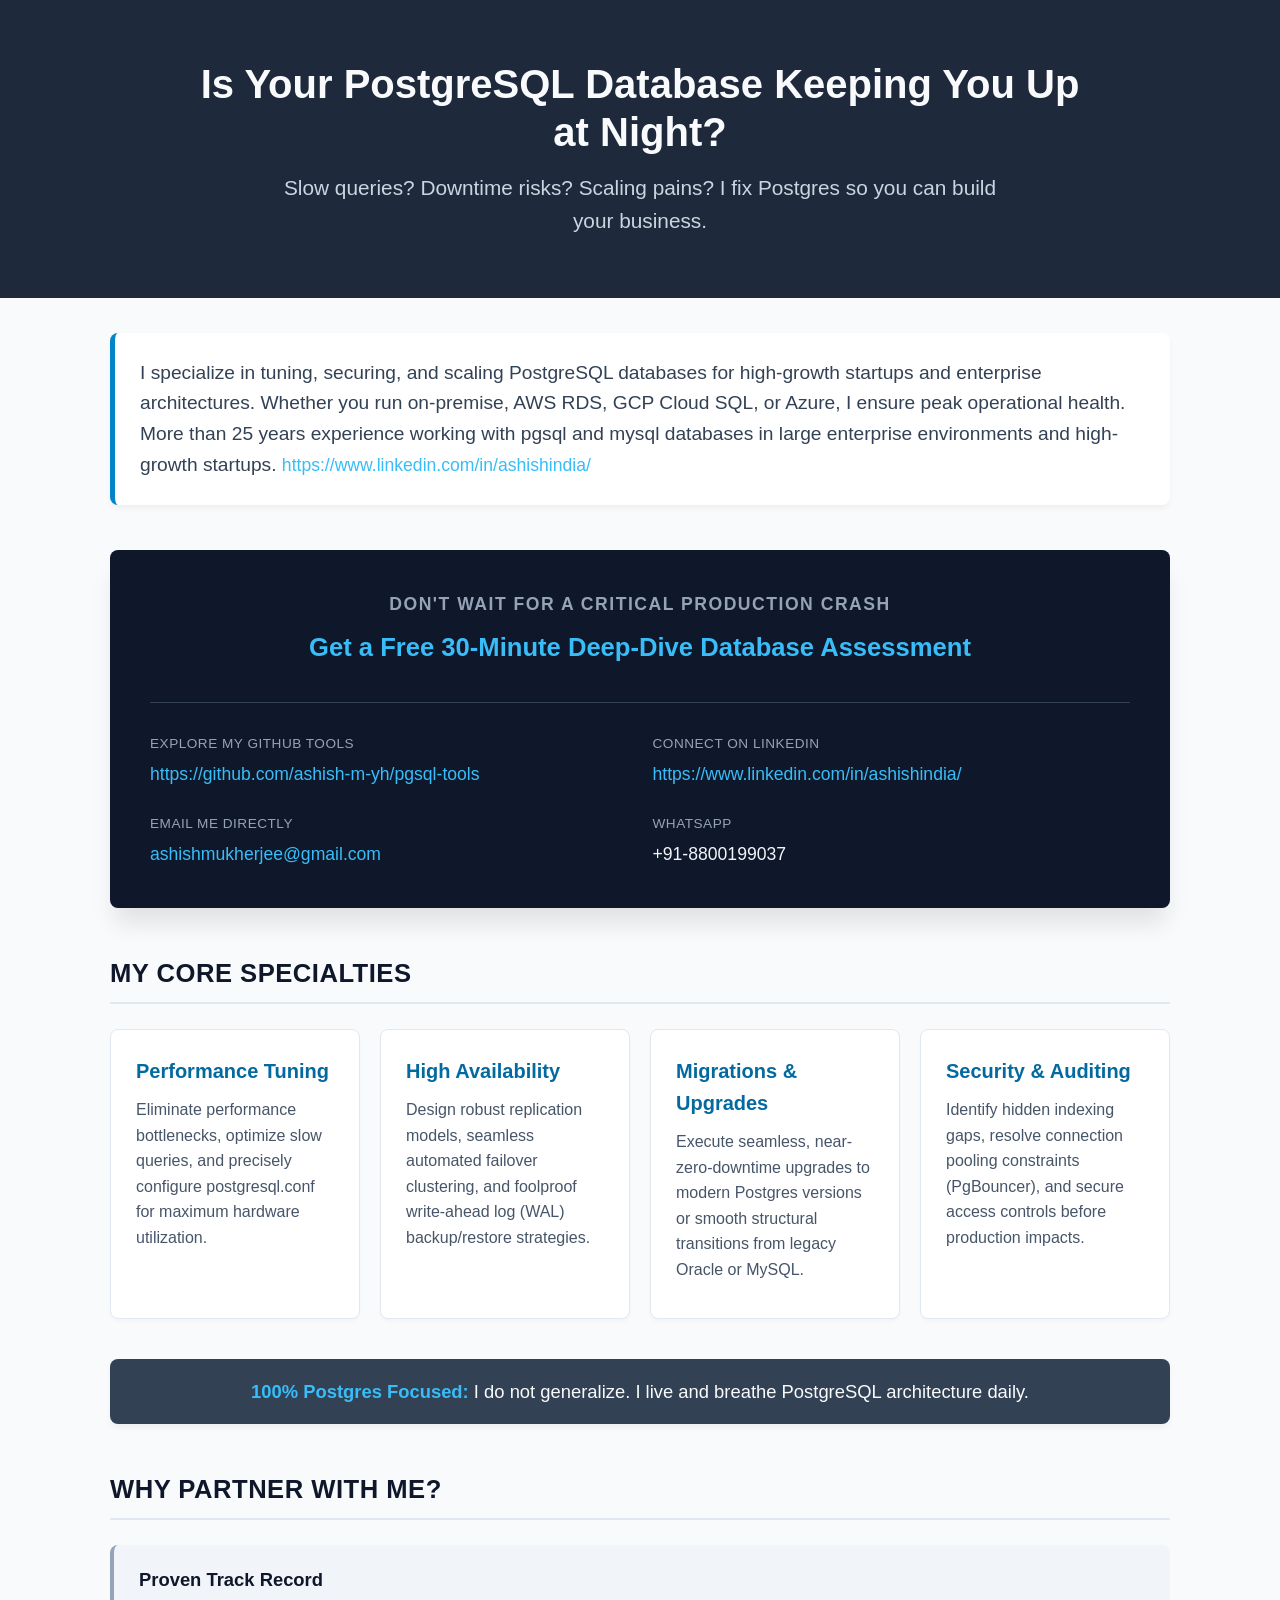
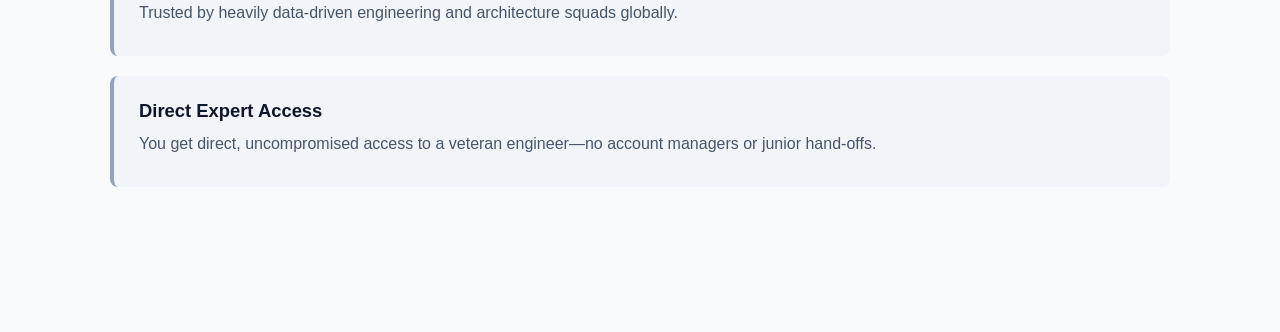
==== commit a37f2ac6: "pgsql page" ====
--- a/pgsql-consulting.html
+++ b/pgsql-consulting.html
@@ -7187,6 +7187,7 @@
             </div>
         </section>
 
+	<br/><br/>
         <h2>My Core Specialties</h2>
         <div class="grid-cards">
             <div class="card">
